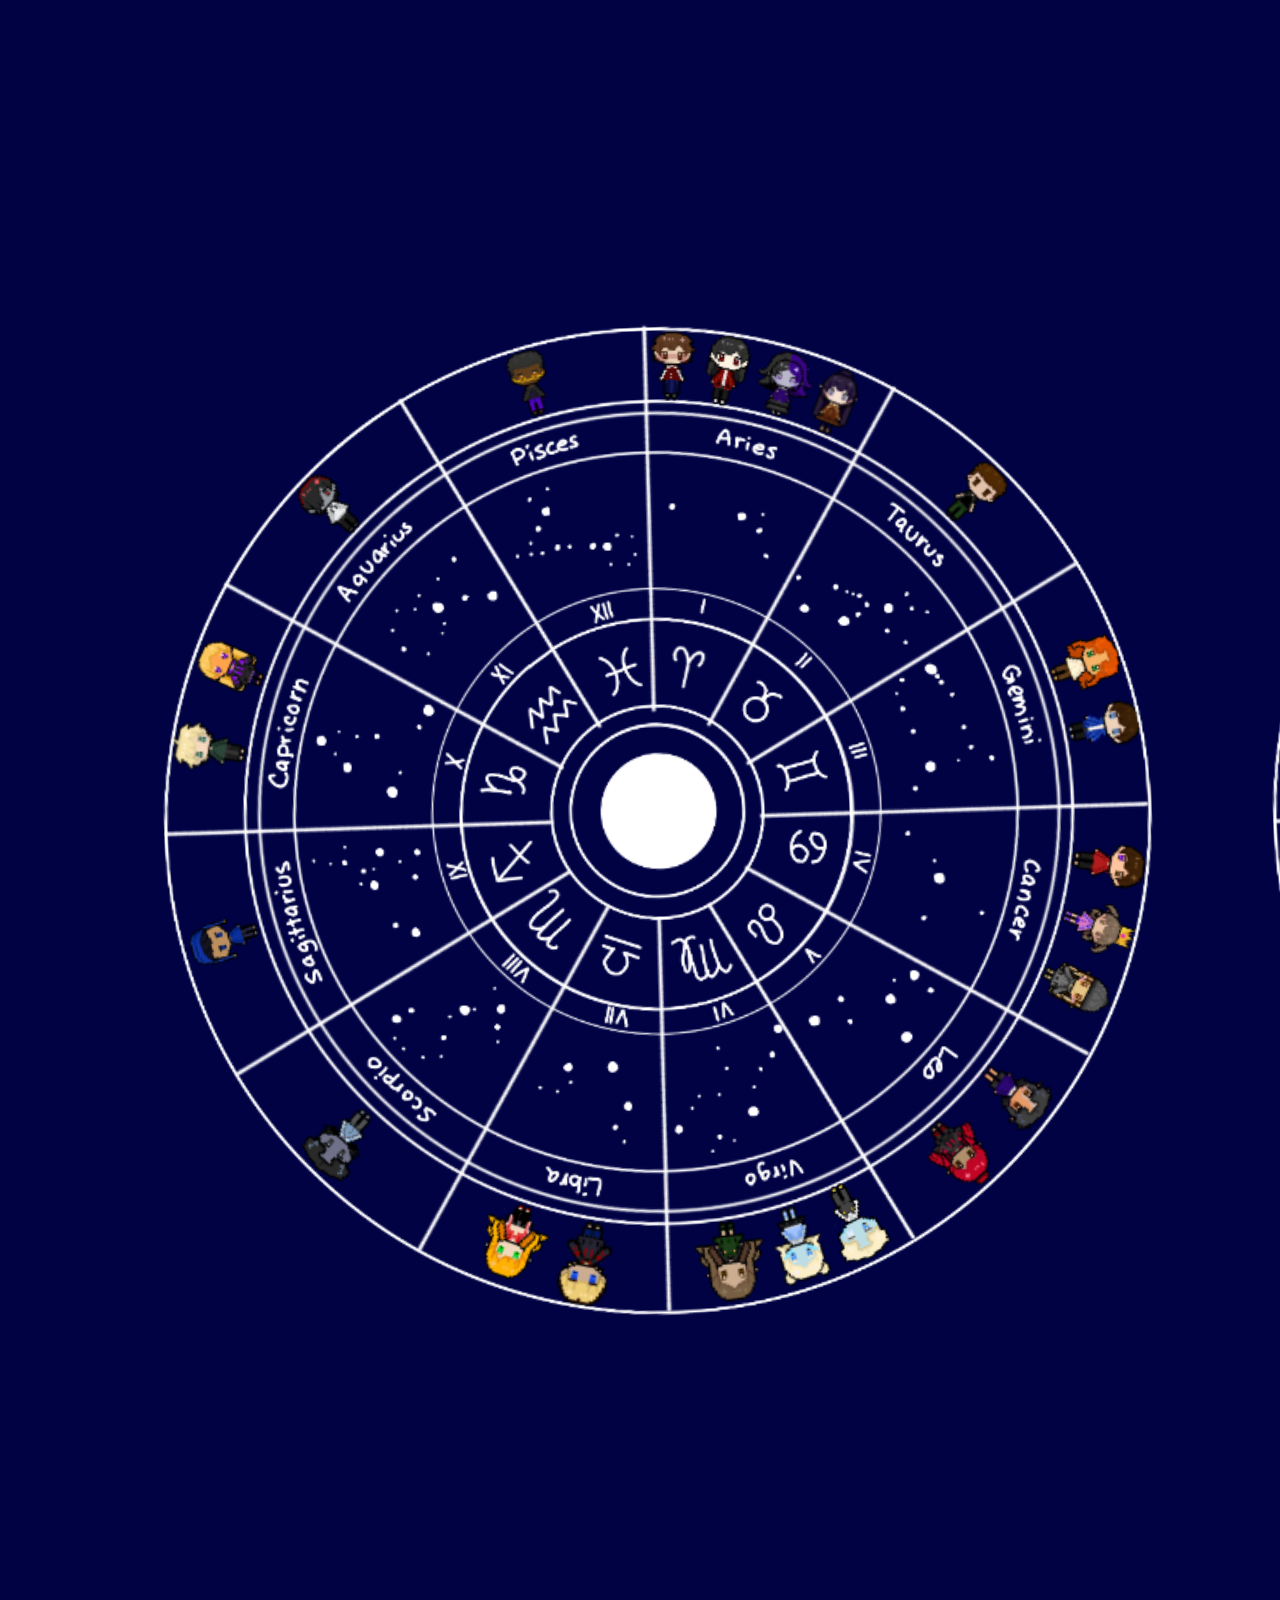
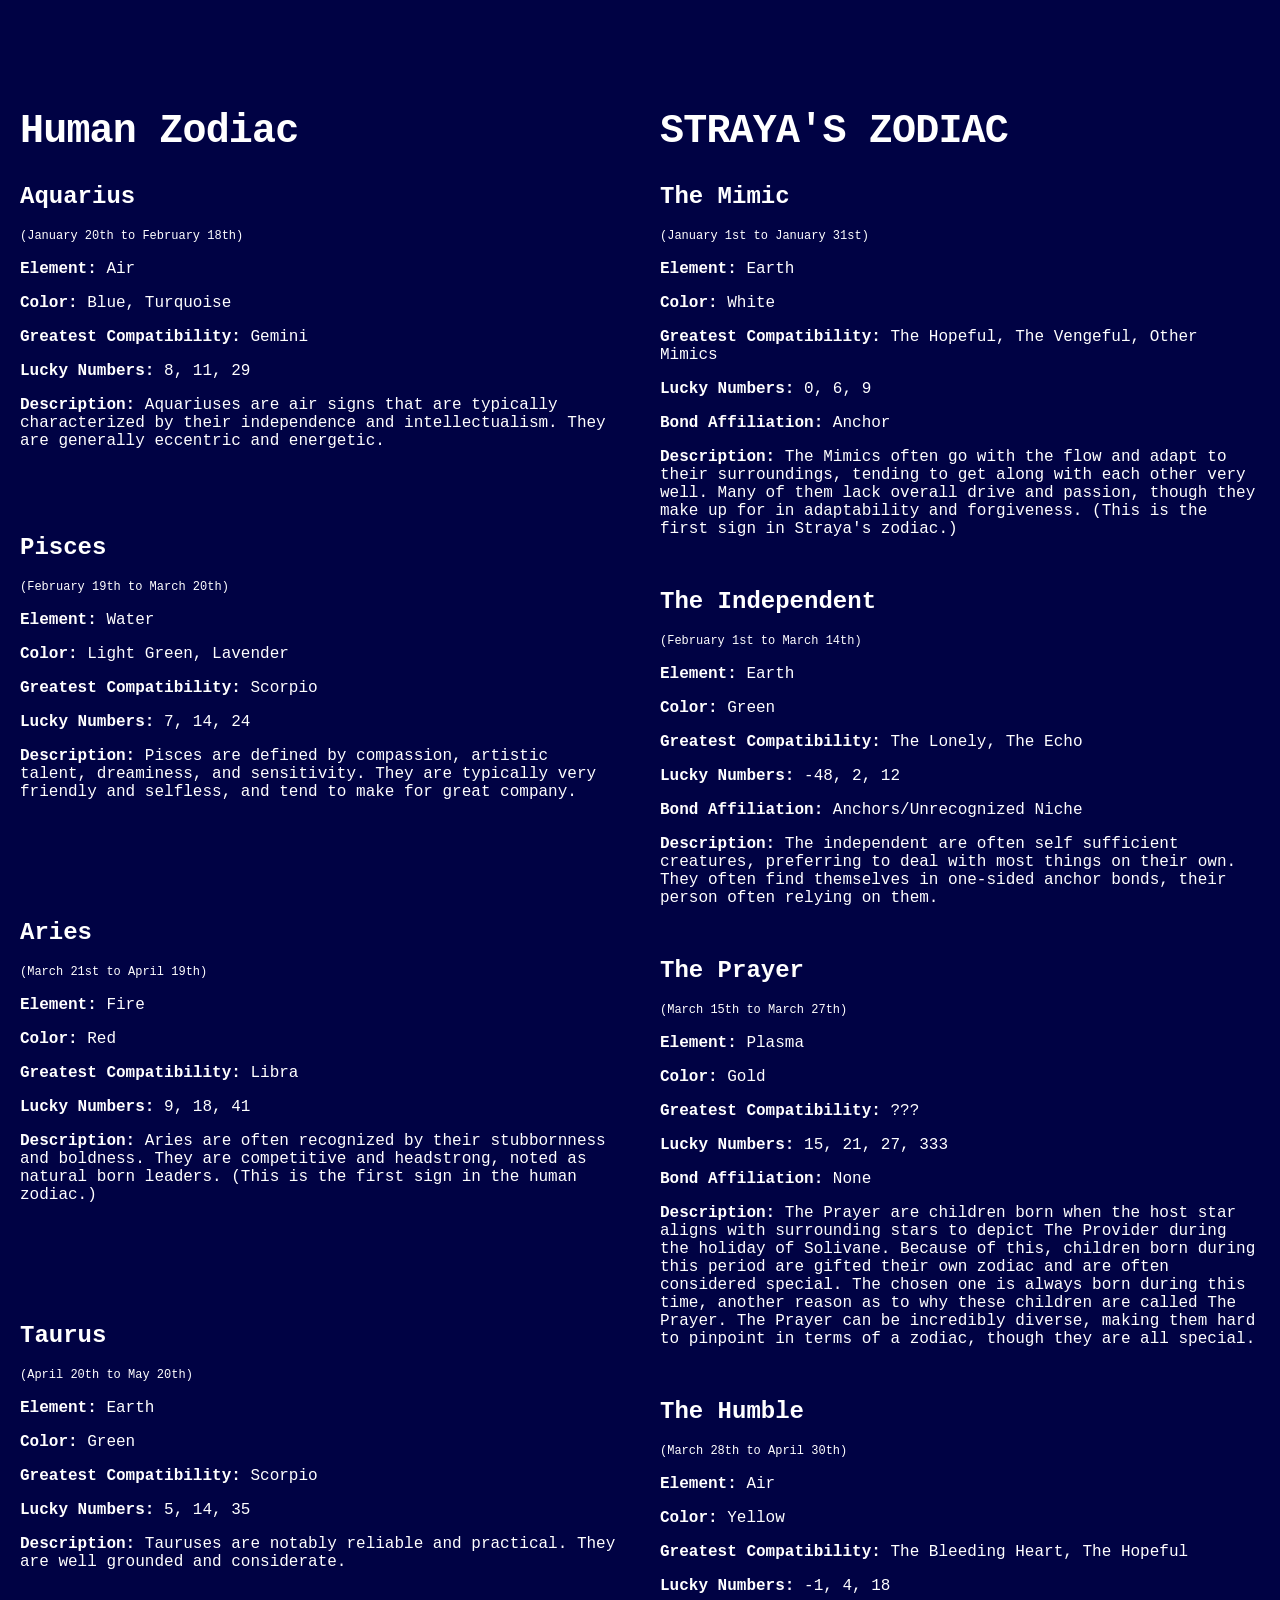
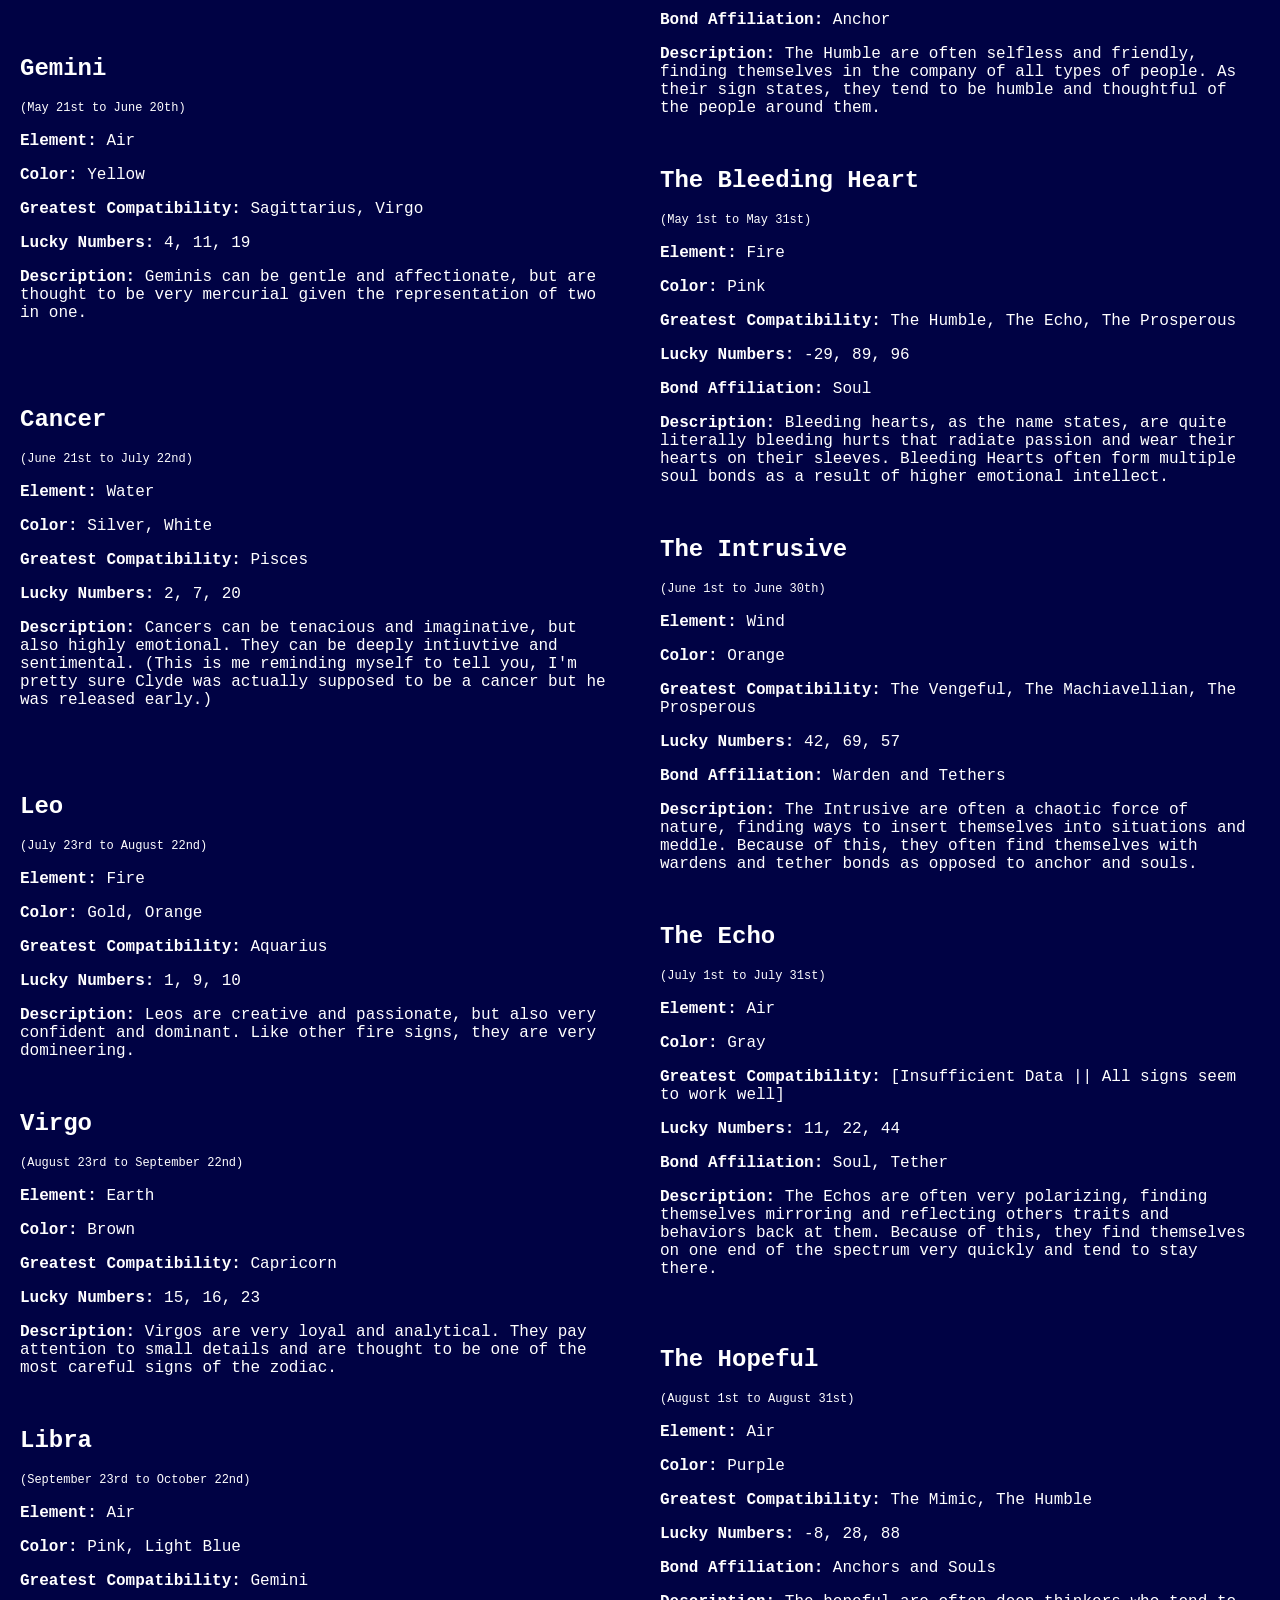
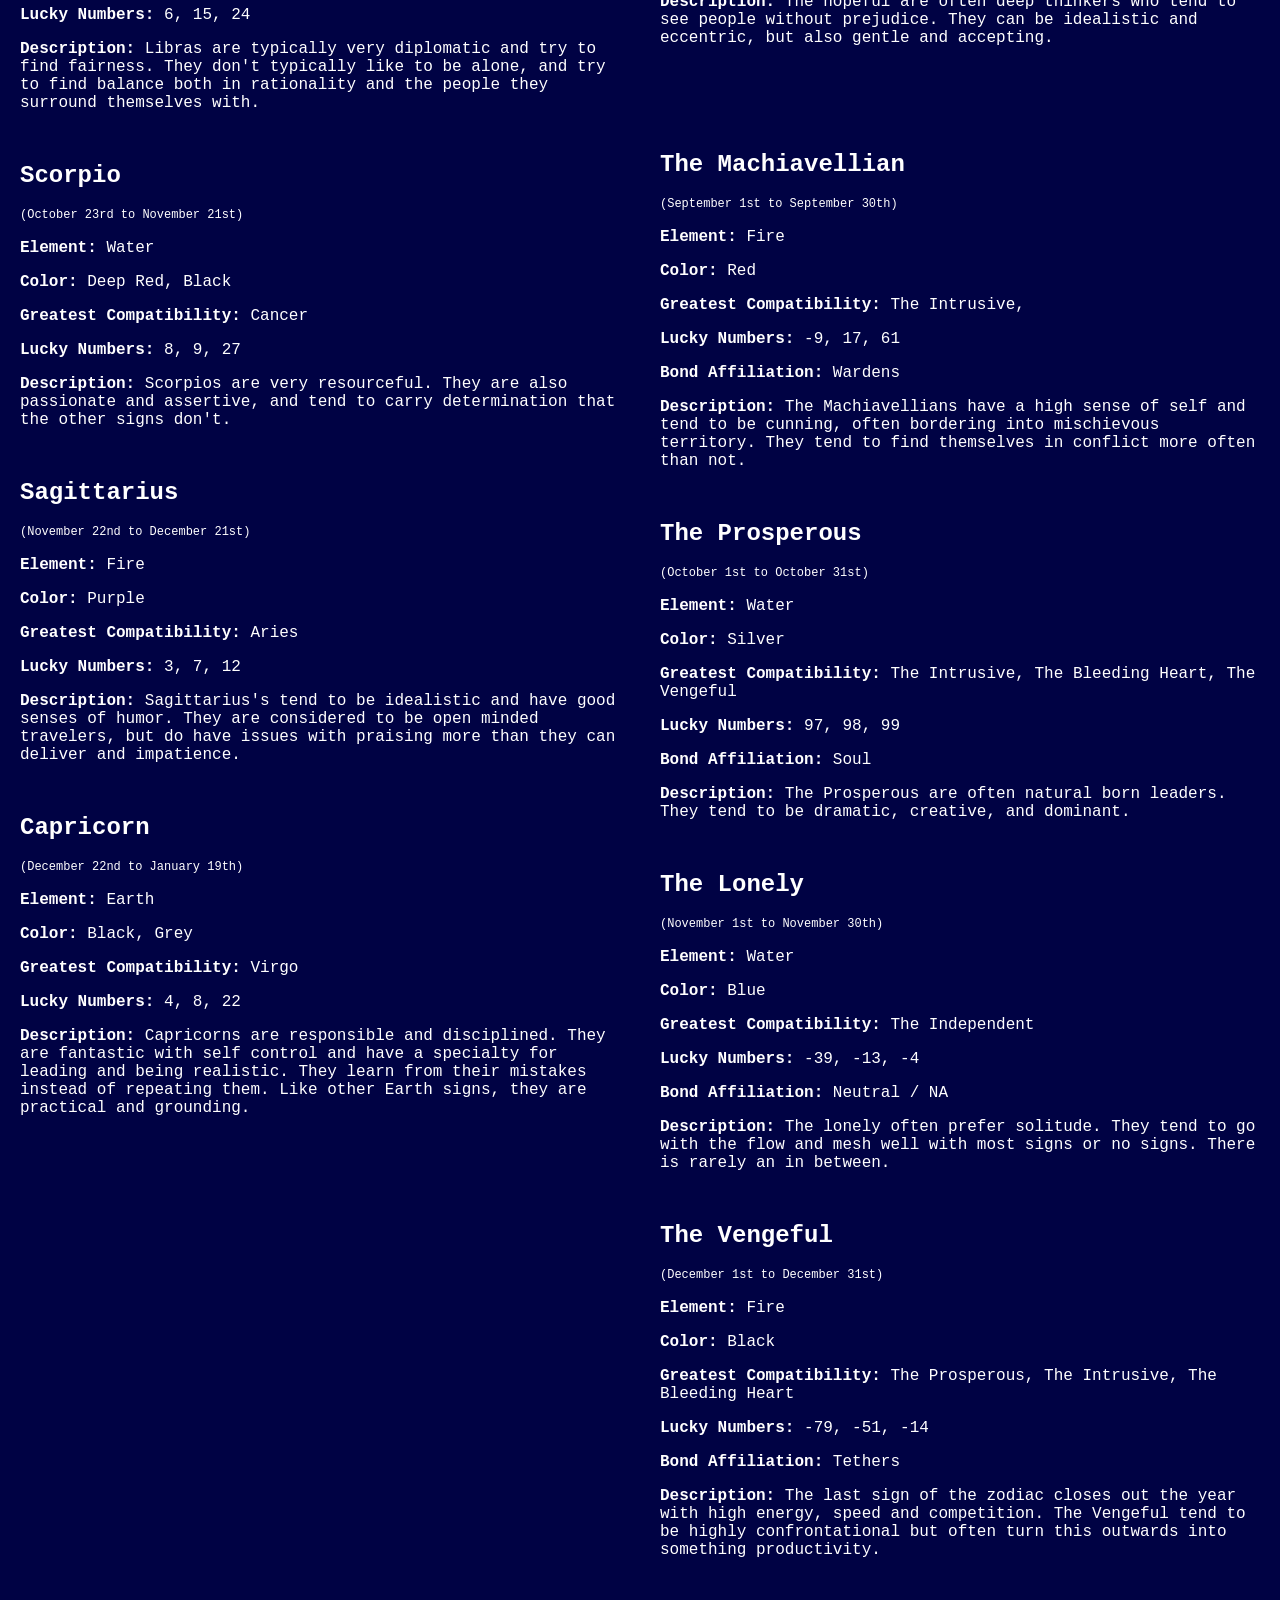
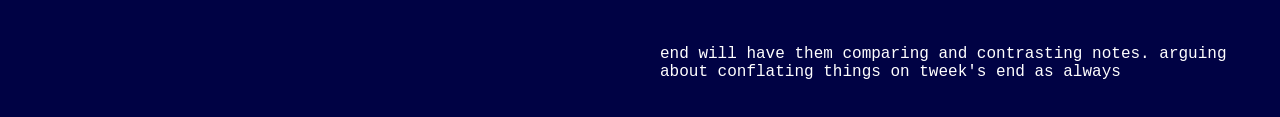
==== compareandcontrast-_o.html @ 4b6d0659 "Update compareandcontrast-_o.html" ====
<!DOCTYPE html>
<html lang="en">
<head>
    <meta charset="UTF-8">
    <meta name="viewport" content="width=device-width, initial-scale=1.0">
    <title>TWEEK AND CRAIG'S ZODIAC CHART.</title>
   
</head>
  <style>

      body {
    margin: 20px;
    font-family: 'courier new', sans-serif;
    background: #000244;
    color: white;
    text-align: left;
}

h1 {
  font-size: 2.5rem;         /* Sets font size (relative to root size) */
  font-weight: 700;          /* Makes the text bold */
  color: #ffffff;            /* Sets text color */
  line-height: 1.2;          /* Adjusts line height for readability */
  letter-spacing: -0.02em;   /* Slightly tightens letter spacing */
  margin: 20px  
text-align: center;
}



#modal {
    position: fixed;
    top: 0;
    left: 0;
    width: 100%;
    height: 100%;
    background: rgba(0,0,0,0.6);
    display: none;
    justify-content: center;
    align-items: center;
    z-index: 1000;
}

#modal.show {
    display: flex;
}

.modal-content {
    background: #e0e0e0;
    border: 3px solid #4a90e2;
    width: 350px;
    text-align: center;
    font-family: 'courier', Tahoma, Geneva, Verdana, sans-serif;
    position: relative;
    border-radius: 1px;
    color: black;
}

.popup-header {
    background-color: #4a90e2;
    color: white;
    padding: 10px 20px;
    font-weight: bold;
    display: flex;
    justify-content: space-between;
    align-items: center;
    border-bottom: 2px solid #000;
    border-radius: 2px 2px 0 0;
}

.modal-content p {
    margin: 20px 0;
}

.modal-content button {
    margin: 10px 5px 15px 5px;
    padding: 5px 12px;
    background: #c0c0c0;
    border: 1px solid #000;
    font-family: 'courier', Tahoma, Geneva, Verdana, sans-serif;
    cursor: pointer;
    font-weight: bold;
}
      
.grid-container {
  display: grid;
  grid-template-columns: 1fr 1fr; /* Creates two equal columns */
  gap: 40px;                      /* Adds space between columns */
}
 .font-big {
     font-size: 1.5rem;  
}

.font-small {
     font-size: 0.75rem;  
}      
    
  </style>
<body>
<p align="center"><img src="zodiac.png" alt="zodiac" width="2360" height="1640">
  <div class="grid-container">
  <div class="column-left"><h1>Human Zodiac</h1>
      <p><b><span class="font-big">Aquarius </span></b></p>

<p><span class="font-small">(January 20th to February 18th)</span></p>

<p><strong>Element:</strong> Air</p>

<p><strong>Color:</strong> Blue, Turquoise</p>

<p><strong>Greatest Compatibility:</strong> Gemini</p>

<p><strong>Lucky Numbers:</strong> 8, 11, 29</p>

<p><strong>Description:</strong> Aquariuses are air signs that are typically characterized by their independence and intellectualism. They are generally eccentric and energetic. </p>

<p> </p>
      <p> </p>

<p><b><span class="font-big">Pisces</span></b></p>

<p><span class="font-small">(February 19th to March 20th)</span></p>

<p><strong>Element:</strong> Water </p>

<p><strong>Color:</strong> Light Green, Lavender </p>

<p><strong>Greatest Compatibility: </strong>Scorpio</p>

<p><strong>Lucky Numbers:</strong> 7, 14, 24</p>

<p><strong>Description:</strong> Pisces are defined by compassion, artistic talent, dreaminess, and sensitivity. They are typically very friendly and selfless, and tend to make for great company.</p>

<p> </p>
       <p> </p>
       <p> </p>

<p><b><span class="font-big">Aries</span></b></p>

<p><span class="font-small">(March 21st to April 19th)</span></p>

<p><strong>Element:</strong> Fire </p>

<p><strong>Color:</strong> Red</p>

<p><strong>Greatest Compatibility:</strong> Libra</p>

<p><strong>Lucky Numbers:</strong> 9, 18, 41</p>

<p><strong>Description:</strong> Aries are often recognized by their stubbornness and boldness. They are competitive and headstrong, noted as natural born leaders. (This is the first sign in the human zodiac.)</p>

<p> </p>
       <p> </p>
      <p> </p>

<p><b><span class="font-big">Taurus</span></b></p>

<p><span class="font-small">(April 20th to May 20th)</span></p>

<p><strong>Element:</strong> Earth</p>

<p><strong>Color:</strong> Green</p>

<p><strong>Greatest Compatibility:</strong> Scorpio</p>

<p><strong>Lucky Numbers:</strong> 5, 14, 35</p>

<p><strong>Description:</strong> Tauruses are notably reliable and practical. They are well grounded and considerate. </p>

<p> </p>
 <p> </p>
<p><b><span class="font-big">Gemini</span></b></p>

<p><span class="font-small">(May 21st to June 20th)</span></p>

<p><strong>Element:</strong> Air</p>

<p><strong>Color:</strong> Yellow</p>

<p><strong>Greatest Compatibility:</strong> Sagittarius, Virgo</p>

<p><strong>Lucky Numbers:</strong> 4, 11, 19</p>

<p><strong>Description:</strong> Geminis can be gentle and affectionate, but are thought to be very mercurial given the representation of two in one. </p>

<p> </p>
       <p> </p>

<p><b><span class="font-big">Cancer</span></b></p>

<p><span class="font-small">(June 21st to July 22nd)</span></p>

<p><strong>Element:</strong> Water </p>

<p><strong>Color:</strong> Silver, White</p>

<p><strong>Greatest Compatibility:</strong> Pisces</p>

<p><strong>Lucky Numbers:</strong> 2, 7, 20</p>

<p><strong>Description:</strong> Cancers can be tenacious and imaginative, but also highly emotional. They can be deeply intiuvtive and sentimental. (This is me reminding myself to tell you, I'm pretty sure Clyde was actually supposed to be a cancer but he was released early.) </p>

<p> </p>
       <p> </p>

<p><b><span class="font-big">Leo</span></b></p>

<p><span class="font-small">(July 23rd to August 22nd)</span></p>

<p><strong>Element:</strong> Fire </p>

<p><strong>Color:</strong> Gold, Orange</p>

<p><strong>Greatest Compatibility:</strong> Aquarius</p>

<p><strong>Lucky Numbers:</strong> 1, 9, 10</p>

<p><strong>Description:</strong> Leos are creative and passionate, but also very confident and dominant. Like other fire signs, they are very domineering. </p>

<p> </p>

<p><b><span class="font-big">Virgo</span></b></p>

<p><span class="font-small">(August 23rd to September 22nd)</span></p>

<p><strong>Element:</strong> Earth</p>

<p><strong>Color:</strong> Brown</p>

<p><strong>Greatest Compatibility:</strong> Capricorn</p>

<p><strong>Lucky Numbers:</strong> 15, 16, 23</p>

<p><strong>Description:</strong> Virgos are very loyal and analytical. They pay attention to small details and are thought to be one of the most careful signs of the zodiac. </p>

<p> </p>

<p><b><span class="font-big">Libra</span></b></p>

<p><span class="font-small">(September 23rd to October 22nd)</span></p>

<p><strong>Element:</strong> Air</p>

<p><strong>Color:</strong> Pink, Light Blue</p>

<p><strong>Greatest Compatibility:</strong> Gemini</p>

<p><strong>Lucky Numbers:</strong> 6, 15, 24</p>

<p><strong>Description:</strong> Libras are typically very diplomatic and try to find fairness. They don't typically like to be alone, and try to find balance both in rationality and the people they surround themselves with. </p>

<p> </p>

<p><b><span class="font-big">Scorpio</span></b></p>

<p><span class="font-small">(October 23rd to November 21st)</span></p>

<p><strong>Element:</strong> Water </p>

<p><strong>Color:</strong> Deep Red, Black</p>

<p><strong>Greatest Compatibility:</strong> Cancer</p>

<p><strong>Lucky Numbers:</strong> 8, 9, 27</p>

<p><strong>Description:</strong> Scorpios are very resourceful. They are also passionate and assertive, and tend to carry determination that the other signs don't. </p>

<p> </p>

<p><b><span class="font-big">Sagittarius</span></b></p>

<p><span class="font-small">(November 22nd to December 21st)</span></p>

<p><strong>Element:</strong> Fire </p>

<p><strong>Color:</strong> Purple</p>

<p><strong>Greatest Compatibility:</strong> Aries</p>

<p><strong>Lucky Numbers:</strong> 3, 7, 12</p>

<p><strong>Description:</strong> Sagittarius's tend to be idealistic and have good senses of humor. They are considered to be open minded travelers, but do have issues with praising more than they can deliver and impatience. </p>

<p> </p>

<p><b><span class="font-big">Capricorn</span></b></p>

<p><span class="font-small">(December 22nd to January 19th)</span></p>

<p><strong>Element:</strong> Earth</p>

<p><strong>Color:</strong> Black, Grey </p>

<p><strong>Greatest Compatibility:</strong> Virgo</p>

<p><strong>Lucky Numbers:</strong> 4, 8, 22</p>

<p><strong>Description:</strong> Capricorns are responsible and disciplined. They are fantastic with self control and have a specialty for leading and being realistic. They learn from their mistakes instead of repeating them. Like other Earth signs, they are practical and grounding. </p>
  <p></p>
 <p></p>
  
  </div>




      
  <div class="column-right"><h1>STRAYA'S ZODIAC</h1>
     <p><b><span class="font-big">The Mimic </span></b></p>

<p><b></b><span class="font-small">(January 1st to January 31st)</span></p>

<p><strong>Element:</strong> Earth</p>

<p><strong>Color:</strong> White</p>

<p><strong>Greatest Compatibility:</strong> The Hopeful, The Vengeful, Other Mimics</p>

<p><strong>Lucky Numbers:</strong> 0, 6, 9</p>

<p><strong>Bond Affiliation:</strong> Anchor </p>

<p><strong>Description:</strong> The Mimics often go with the flow and adapt to their surroundings, tending to get along with each other very well. Many of them lack overall drive and passion, though they make up for in adaptability and forgiveness. (This is the first sign in Straya's zodiac.) </p>

<p> </p>

<p><b><span class="font-big">The Independent </span></b></p>

<p><span class="font-small">(February 1st to March 14th)</span></p>

<p><strong>Element:</strong> Earth </p>

<p><strong>Color:</strong> Green </p>

<p><strong>Greatest Compatibility:</strong> The Lonely, The Echo</p>

<p><strong>Lucky Numbers:</strong> -48, 2, 12</p>

<p><strong>Bond Affiliation:</strong> Anchors/Unrecognized Niche </p>

<p><strong>Description:</strong> The independent are often self sufficient creatures, preferring to deal with most things on their own. They often find themselves in one-sided anchor bonds, their person often relying on them. </p>

<p> </p>

<p><b><span class="font-big">The Prayer  </span></b></p>

<p><span class="font-small">(March 15th to March 27th)</span></p>

<p><strong>Element:</strong> Plasma </p>

<p><strong>Color:</strong> Gold </p>

<p><strong>Greatest Compatibility:</strong> ???</p>

<p><strong>Lucky Numbers:</strong> 15, 21, 27, 333</p>

<p><strong>Bond Affiliation:</strong> None </p>

<p><strong>Description:</strong> The Prayer are children born when the host star aligns with surrounding stars to depict The Provider during the holiday of Solivane. Because of this, children born during this period are gifted their own zodiac and are often considered special. The chosen one is always born during this time, another reason as to why these children are called The Prayer. The Prayer can be incredibly diverse, making them hard to pinpoint in terms of a zodiac, though they are all special.</p>

<p> </p>

<p><b><span class="font-big">The Humble </span></b></p>

<p><span class="font-small">(March 28th to April 30th)</span></p>

<p><strong>Element:</strong> Air</p>

<p><strong>Color:</strong> Yellow </p>

<p><strong>Greatest Compatibility:</strong> The Bleeding Heart, The Hopeful </p>

<p><strong>Lucky Numbers:</strong> -1, 4, 18</p>

<p><strong>Bond Affiliation:</strong> Anchor</p>

<p><strong>Description:</strong> The Humble are often selfless and friendly, finding themselves in the company of all types of people. As their sign states, they tend to be humble and thoughtful of the people around them. </p>

<p> </p>

<p><b><span class="font-big">The Bleeding Heart</span></b></p>

<p><span class="font-small">(May 1st to May 31st)</span></p>

<p><strong>Element:</strong> Fire</p>

<p><strong>Color:</strong> Pink </p>

<p><strong>Greatest Compatibility:</strong> The Humble, The Echo, The Prosperous</p>

<p><strong>Lucky Numbers:</strong> -29, 89, 96</p>

<p><strong>Bond Affiliation:</strong> Soul </p>

<p><strong>Description:</strong> Bleeding hearts, as the name states, are quite literally bleeding hurts that radiate passion and wear their hearts on their sleeves. Bleeding Hearts often form multiple soul bonds as a result of higher emotional intellect. </p>

<p> </p>

<p><b><span class="font-big">The Intrusive </span></b></p>

<p><span class="font-small">(June 1st to June 30th)</span></p>

<p><strong>Element:</strong> Wind </p>

<p><strong>Color:</strong> Orange </p>

<p><strong>Greatest Compatibility:</strong> The Vengeful, The Machiavellian, The Prosperous</p>

<p><strong>Lucky Numbers:</strong> 42, 69, 57</p>

<p><strong>Bond Affiliation:</strong> Warden and Tethers</p>

<p><strong>Description:</strong> The Intrusive are often a chaotic force of nature, finding ways to insert themselves into situations and meddle. Because of this, they often find themselves with wardens and tether bonds as opposed to anchor and souls. </p>

<p> </p>

<p><b><span class="font-big">The Echo </span></b></p>

<p><span class="font-small">(July 1st to July 31st)</span></p>

<p><strong>Element:</strong> Air</p>

<p><strong>Color:</strong> Gray </p>

<p><strong>Greatest Compatibility:</strong> [Insufficient Data || All signs seem to work well]</p>

<p><strong>Lucky Numbers:</strong> 11, 22, 44</p>

<p><strong>Bond Affiliation:</strong> Soul, Tether </p>

<p><strong>Description:</strong> The Echos are often very polarizing, finding themselves mirroring and reflecting others traits and behaviors back at them. Because of this, they find themselves on one end of the spectrum very quickly and tend to stay there. </p>

<p><br />
<br />
</p>

<p><b><span class="font-big">The Hopeful</span></b></p>

<p><span class="font-small">(August 1st to August 31st)</span></p>

<p><strong>Element:</strong> Air </p>

<p><strong>Color:</strong> Purple </p>

<p><strong>Greatest Compatibility:</strong> The Mimic, The Humble</p>

<p><strong>Lucky Numbers:</strong> -8, 28, 88</p>

<p><strong>Bond Affiliation:</strong> Anchors and Souls </p>

<p><strong>Description:</strong> The hopeful are often deep thinkers who tend to see people without prejudice. They can be idealistic and eccentric, but also gentle and accepting. </p>

<p><br />
<br />
<br />
<br />
</p>

<p><b><span class="font-big">The Machiavellian </span></b></p>

<p><span class="font-small">(September 1st to September 30th)</span></p>

<p><strong>Element:</strong> Fire</p>

<p><strong>Color:</strong> Red</p>

<p><strong>Greatest Compatibility:</strong> The Intrusive, </p>

<p><strong>Lucky Numbers:</strong> -9, 17, 61 </p>

<p><strong>Bond Affiliation:</strong> Wardens</p>

<p><strong>Description:</strong> The Machiavellians have a high sense of self and tend to be cunning, often bordering into mischievous territory. They tend to find themselves in conflict more often than not. </p>

<p> </p>

<p><b><span class="font-big">The Prosperous </span></b></p>

<p><span class="font-small">(October 1st to October 31st)</span></p>

<p><strong>Element:</strong> Water</p>

<p><strong>Color:</strong> Silver</p>

<p><strong>Greatest Compatibility:</strong> The Intrusive, The Bleeding Heart, The Vengeful </p>

<p><strong>Lucky Numbers:</strong> 97, 98, 99</p>

<p><strong>Bond Affiliation:</strong> Soul</p>

<p><strong>Description:</strong> The Prosperous are often natural born leaders. They tend to be dramatic, creative, and dominant.   </p>

<p> </p>

<p><b><span class="font-big">The Lonely</span></b></p>

<p><span class="font-small">(November 1st to November 30th)</span></p>

<p><strong>Element:</strong> Water</p>

<p><strong>Color:</strong> Blue</p>

<p><strong>Greatest Compatibility:</strong> The Independent</p>

<p><strong>Lucky Numbers:</strong> -39, -13, -4</p>

<p><strong>Bond Affiliation:</strong> Neutral / NA </p>

<p><strong>Description:</strong> The lonely often prefer solitude. They tend to go with the flow and mesh well with most signs or no signs. There is rarely an in between. </p>

<p> </p>

<p><b><span class="font-big">The Vengeful</span></b></p>

<p><span class="font-small">(December 1st to December 31st)</span></p>

<p><strong>Element:</strong> Fire</p>

<p><strong>Color:</strong> Black</p>

<p><strong>Greatest Compatibility:</strong> The Prosperous, The Intrusive, The Bleeding Heart</p>

<p><strong>Lucky Numbers:</strong> -79, -51, -14 </p>

<p><strong>Bond Affiliation:</strong> Tethers </p>

<p><strong>Description:</strong> The last sign of the zodiac closes out the year with high energy, speed and competition. The Vengeful tend to be highly confrontational but often turn this outwards into something productivity.  </p>

<p><br />
<br />
<br />
</p>
      <p>end will have them comparing and contrasting notes. arguing about conflating things on tweek's end as always</p>
</div></div>
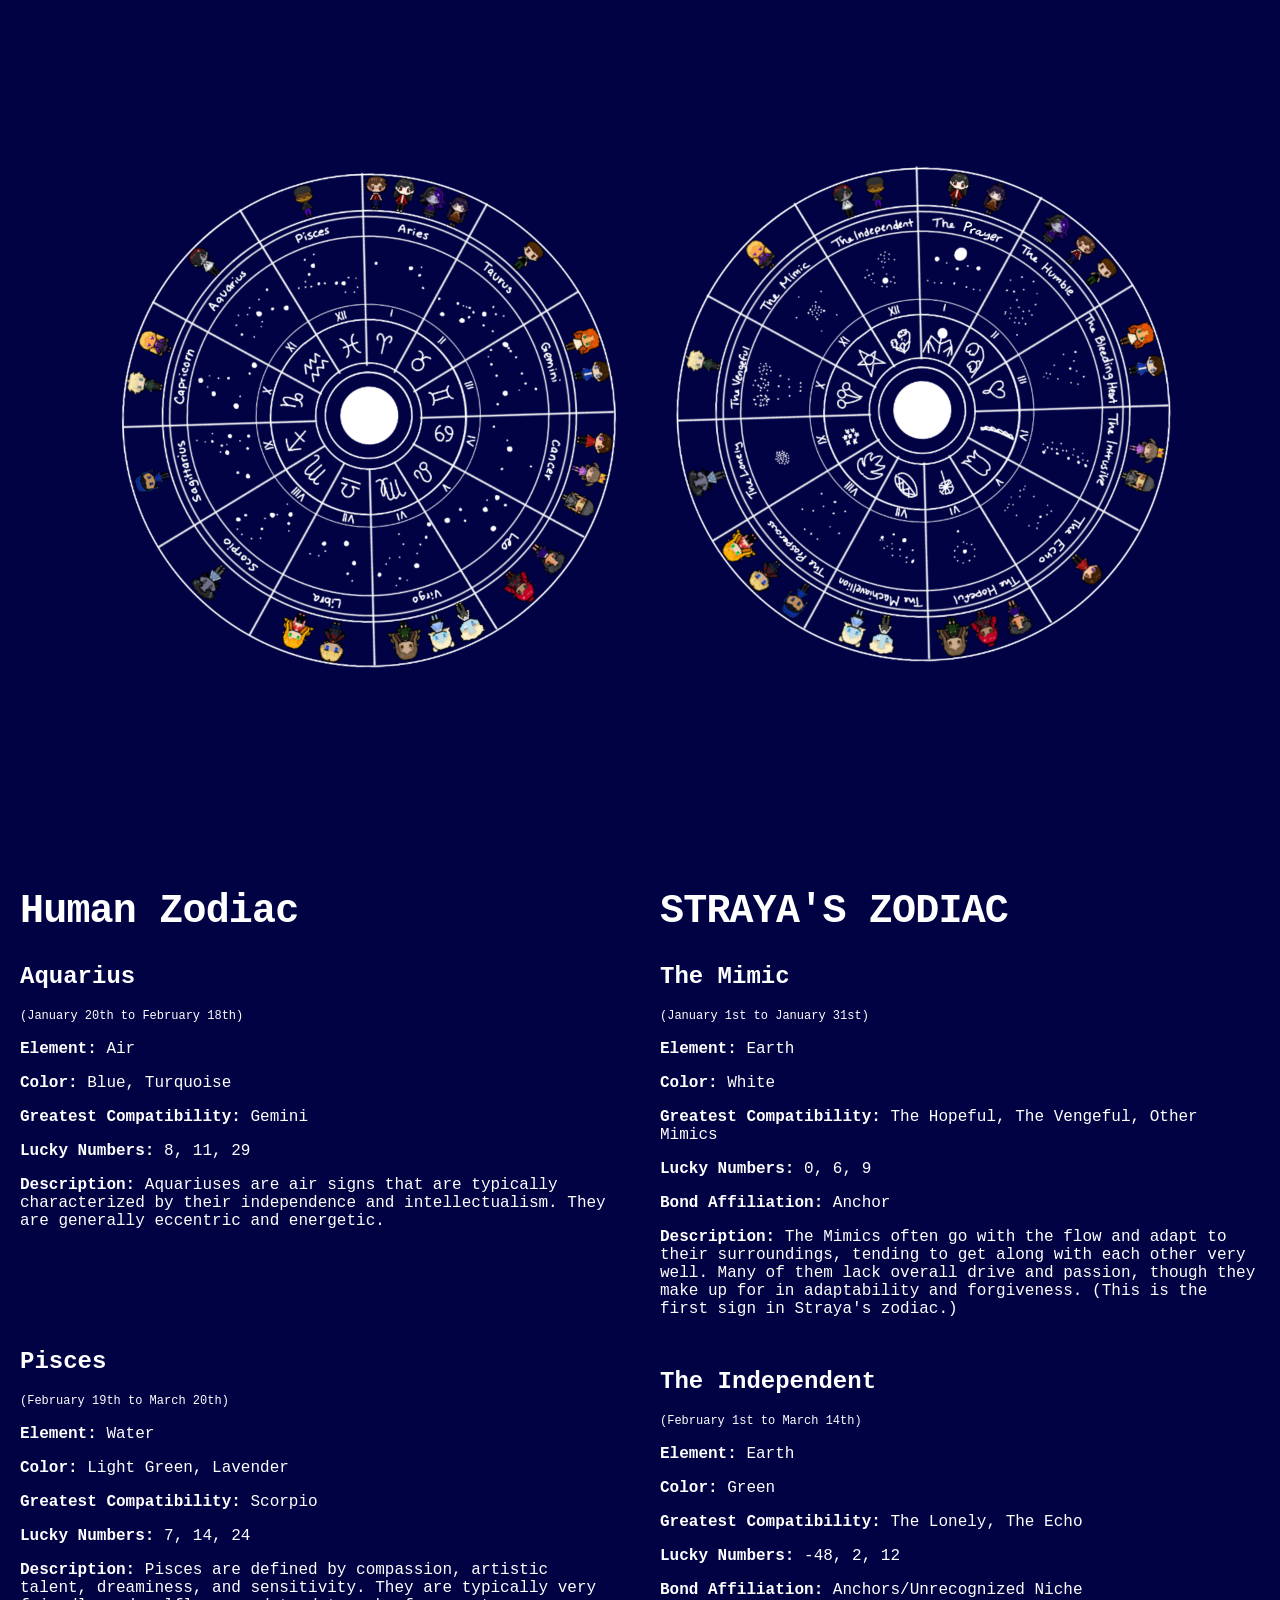
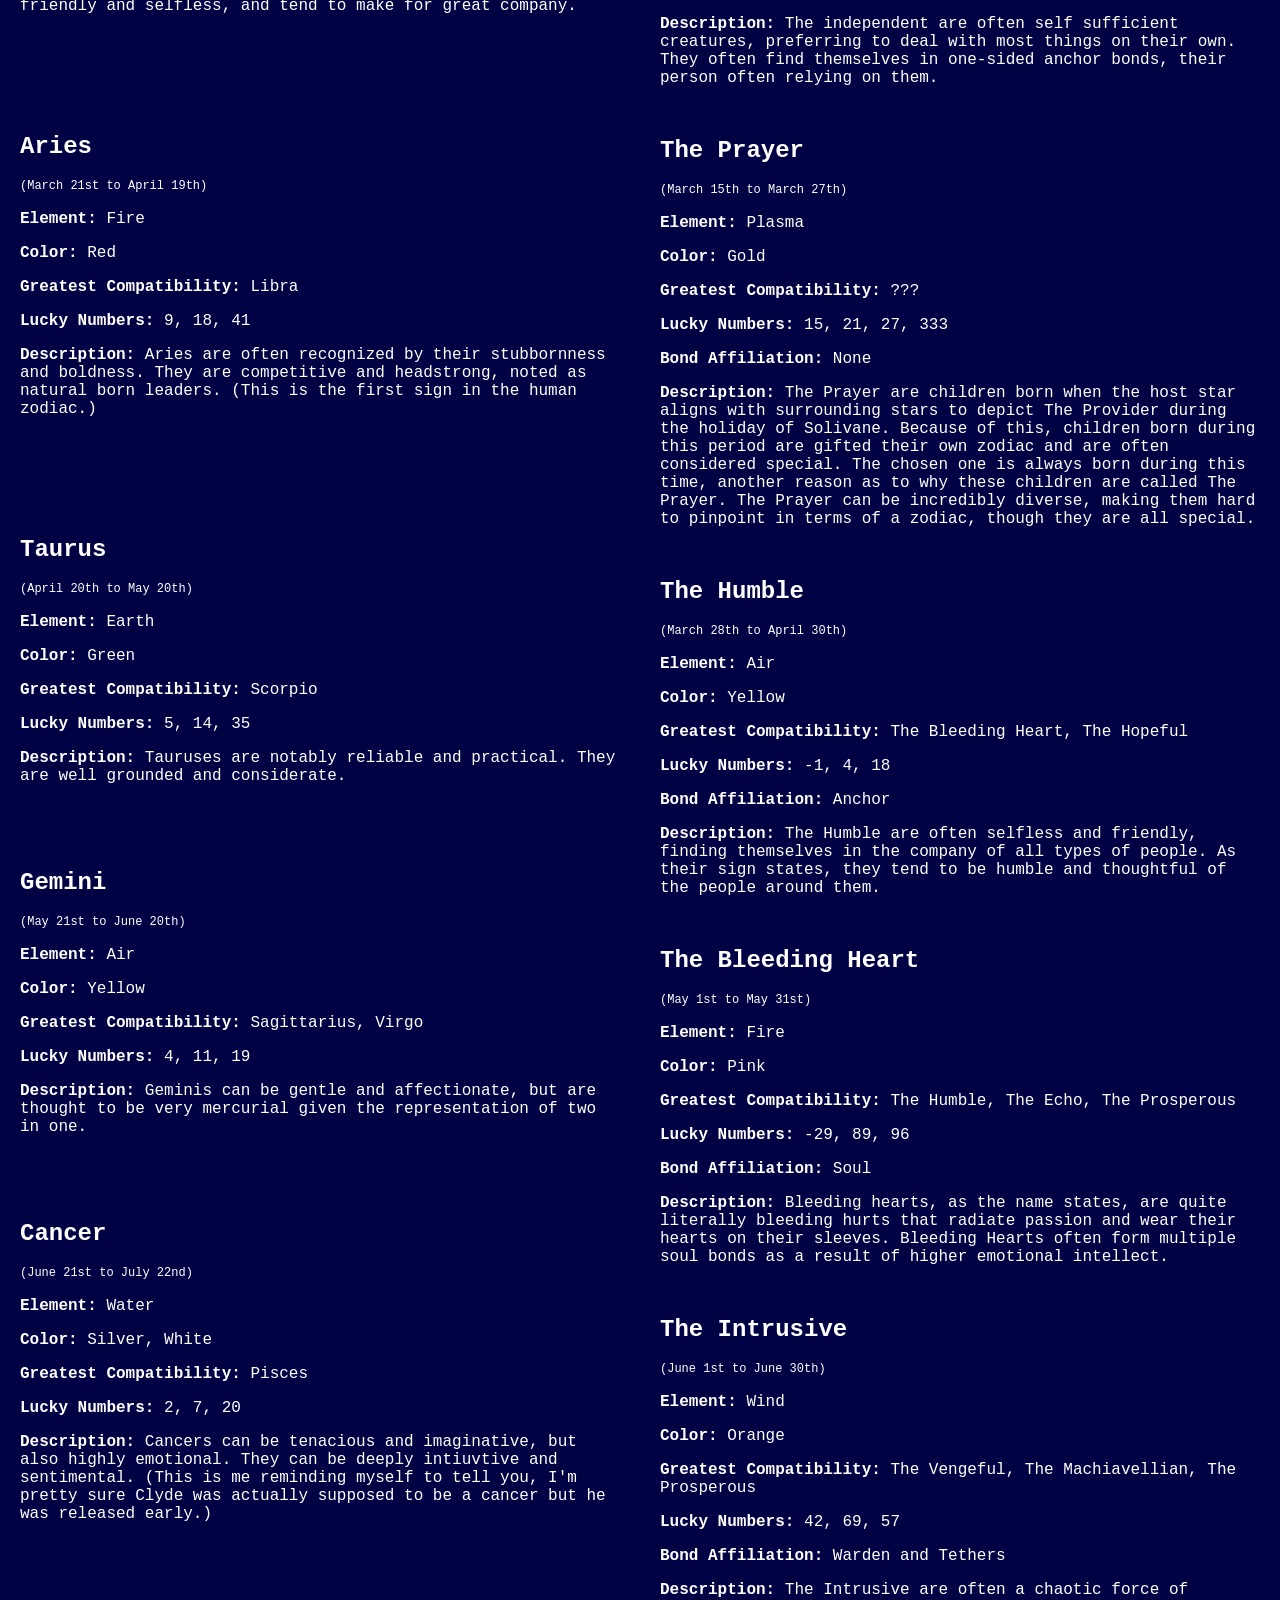
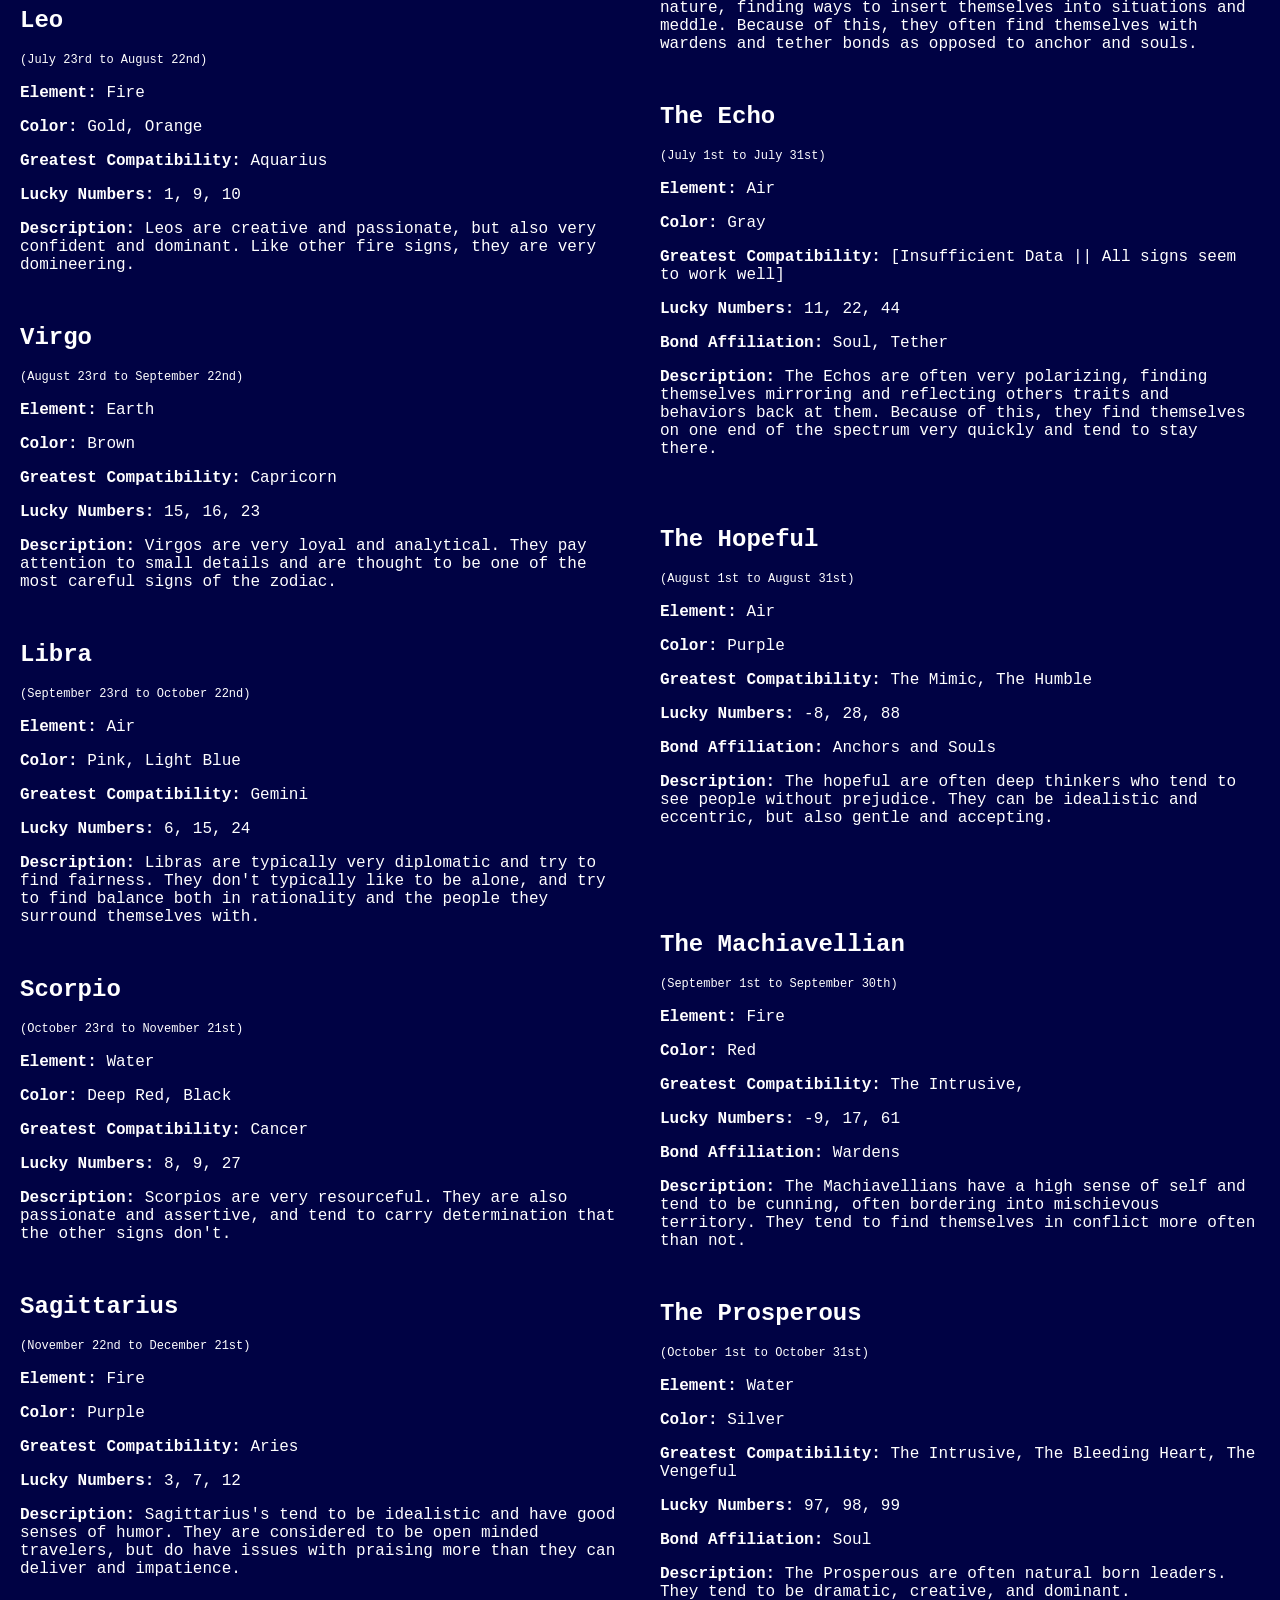
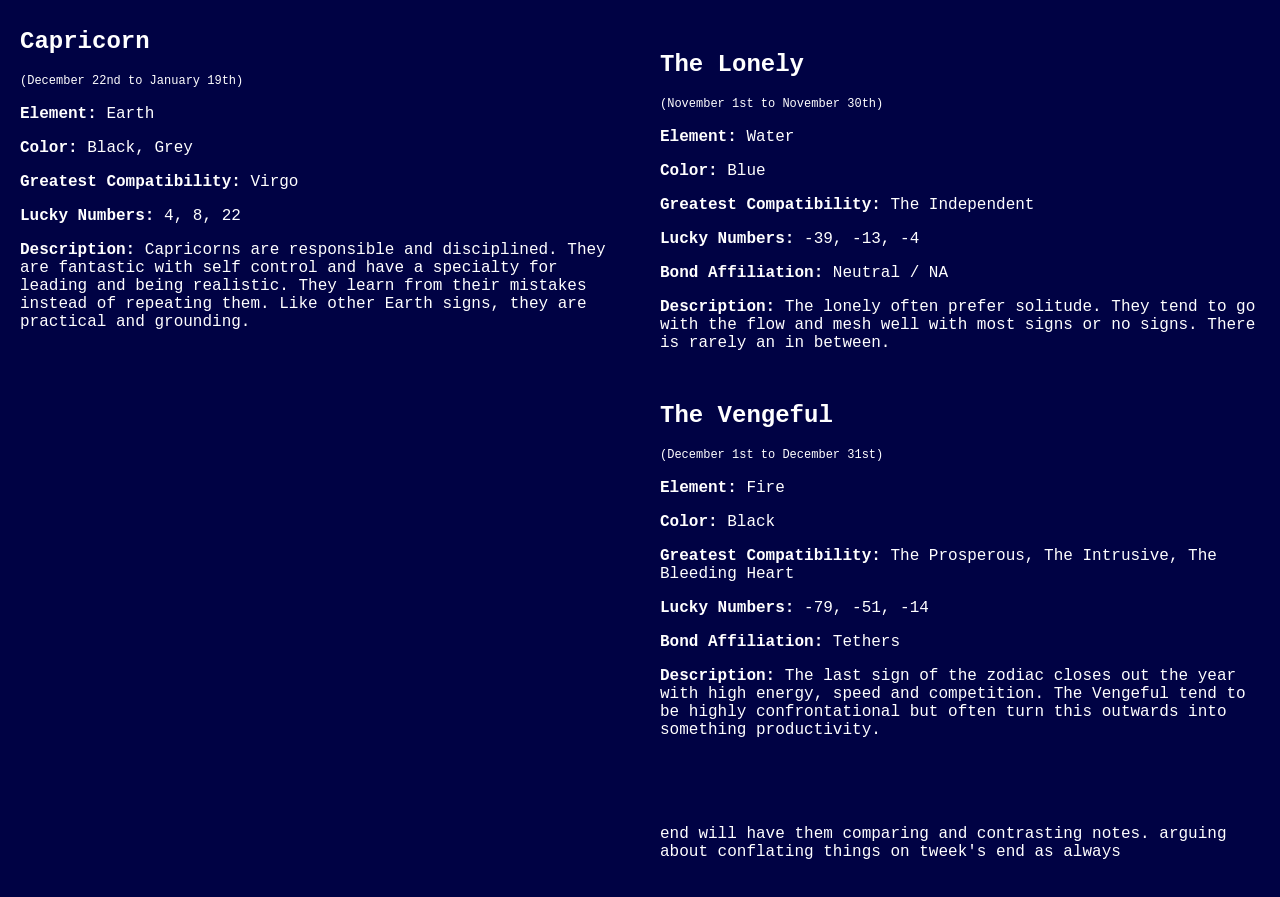
==== commit cfc88ac6: "Update compareandcontrast-_o.html" ====
--- a/compareandcontrast-_o.html
+++ b/compareandcontrast-_o.html
@@ -97,7 +97,7 @@
     
   </style>
 <body>
-<p align="center"><img src="zodiac.png" alt="zodiac" width="2360" height="1640">
+<p align="center"><img src="zodiac.png" alt="zodiac" width="1180" height="820">
   <div class="grid-container">
   <div class="column-left"><h1>Human Zodiac</h1>
       <p><b><span class="font-big">Aquarius </span></b></p>
@@ -115,6 +115,7 @@
 <p><strong>Description:</strong> Aquariuses are air signs that are typically characterized by their independence and intellectualism. They are generally eccentric and energetic. </p>
 
 <p> </p>
+      <p> </p>
       <p> </p>
 
 <p><b><span class="font-big">Pisces</span></b></p>
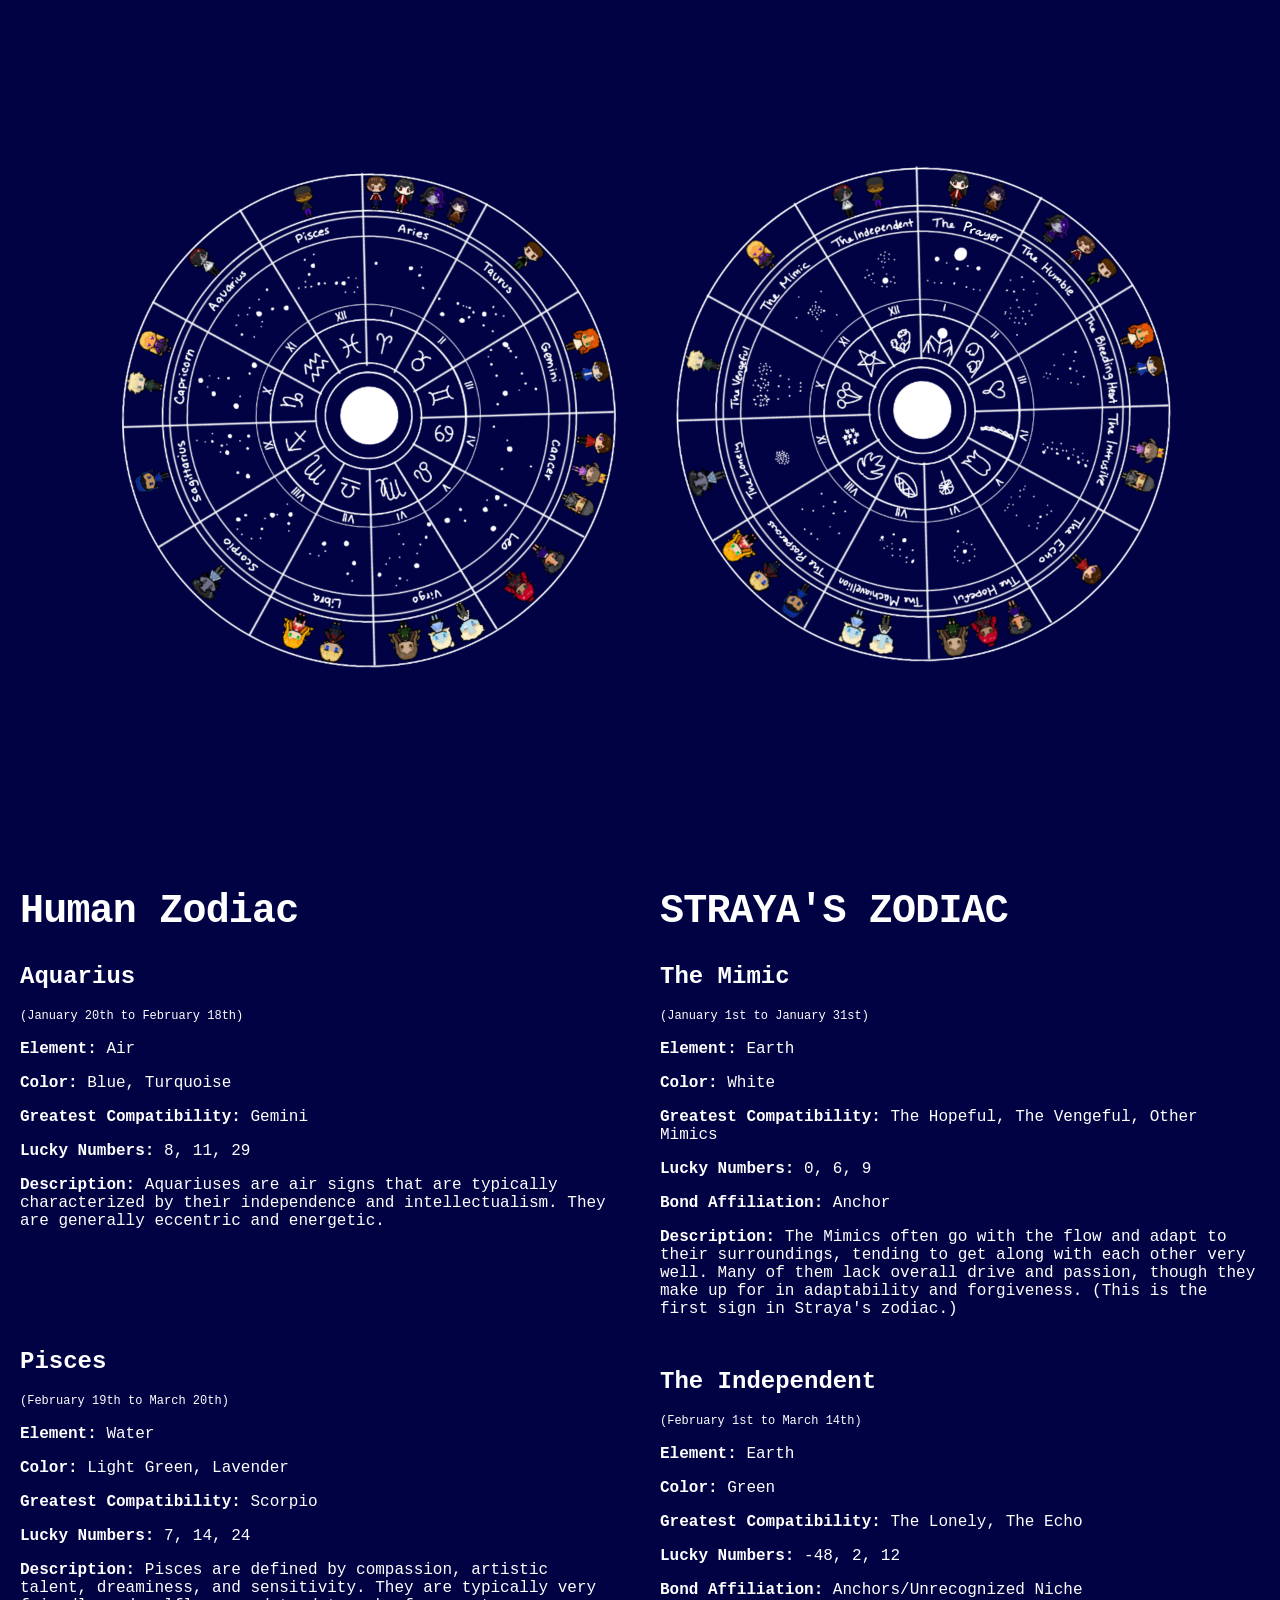
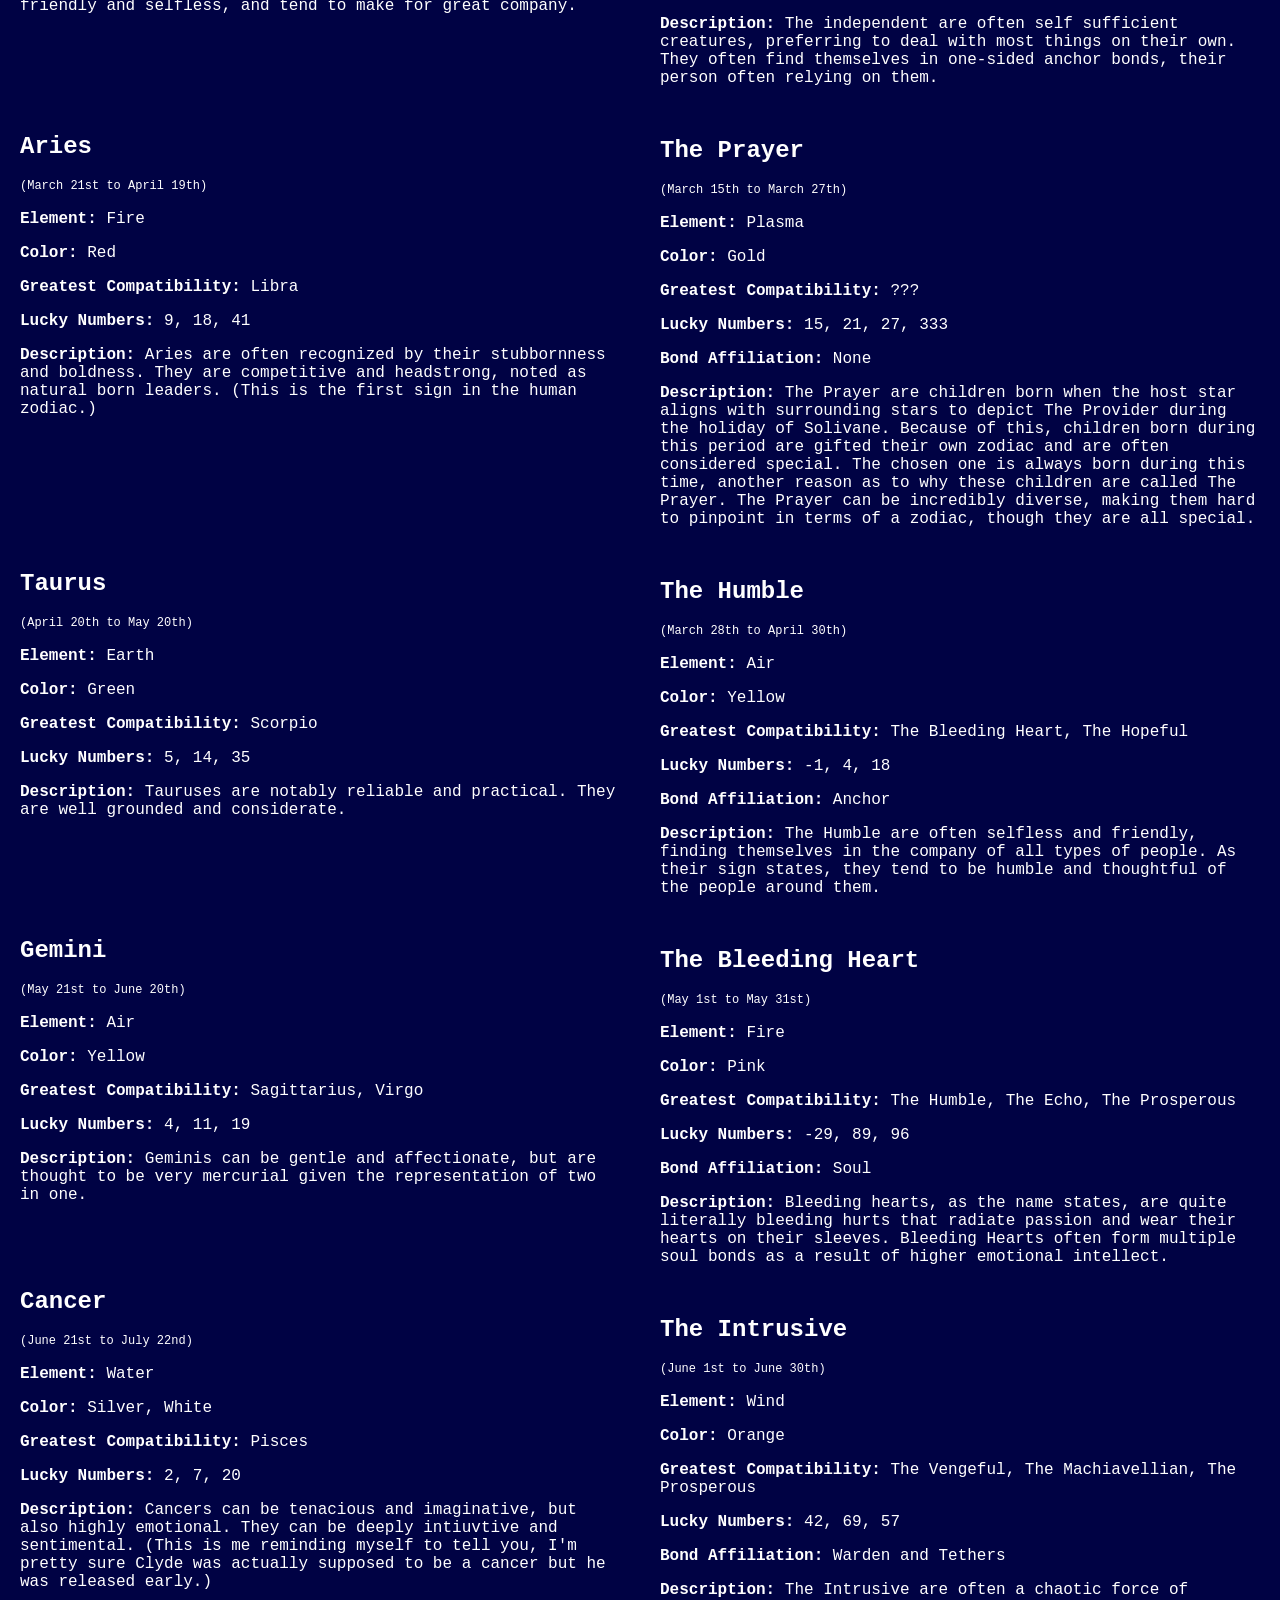
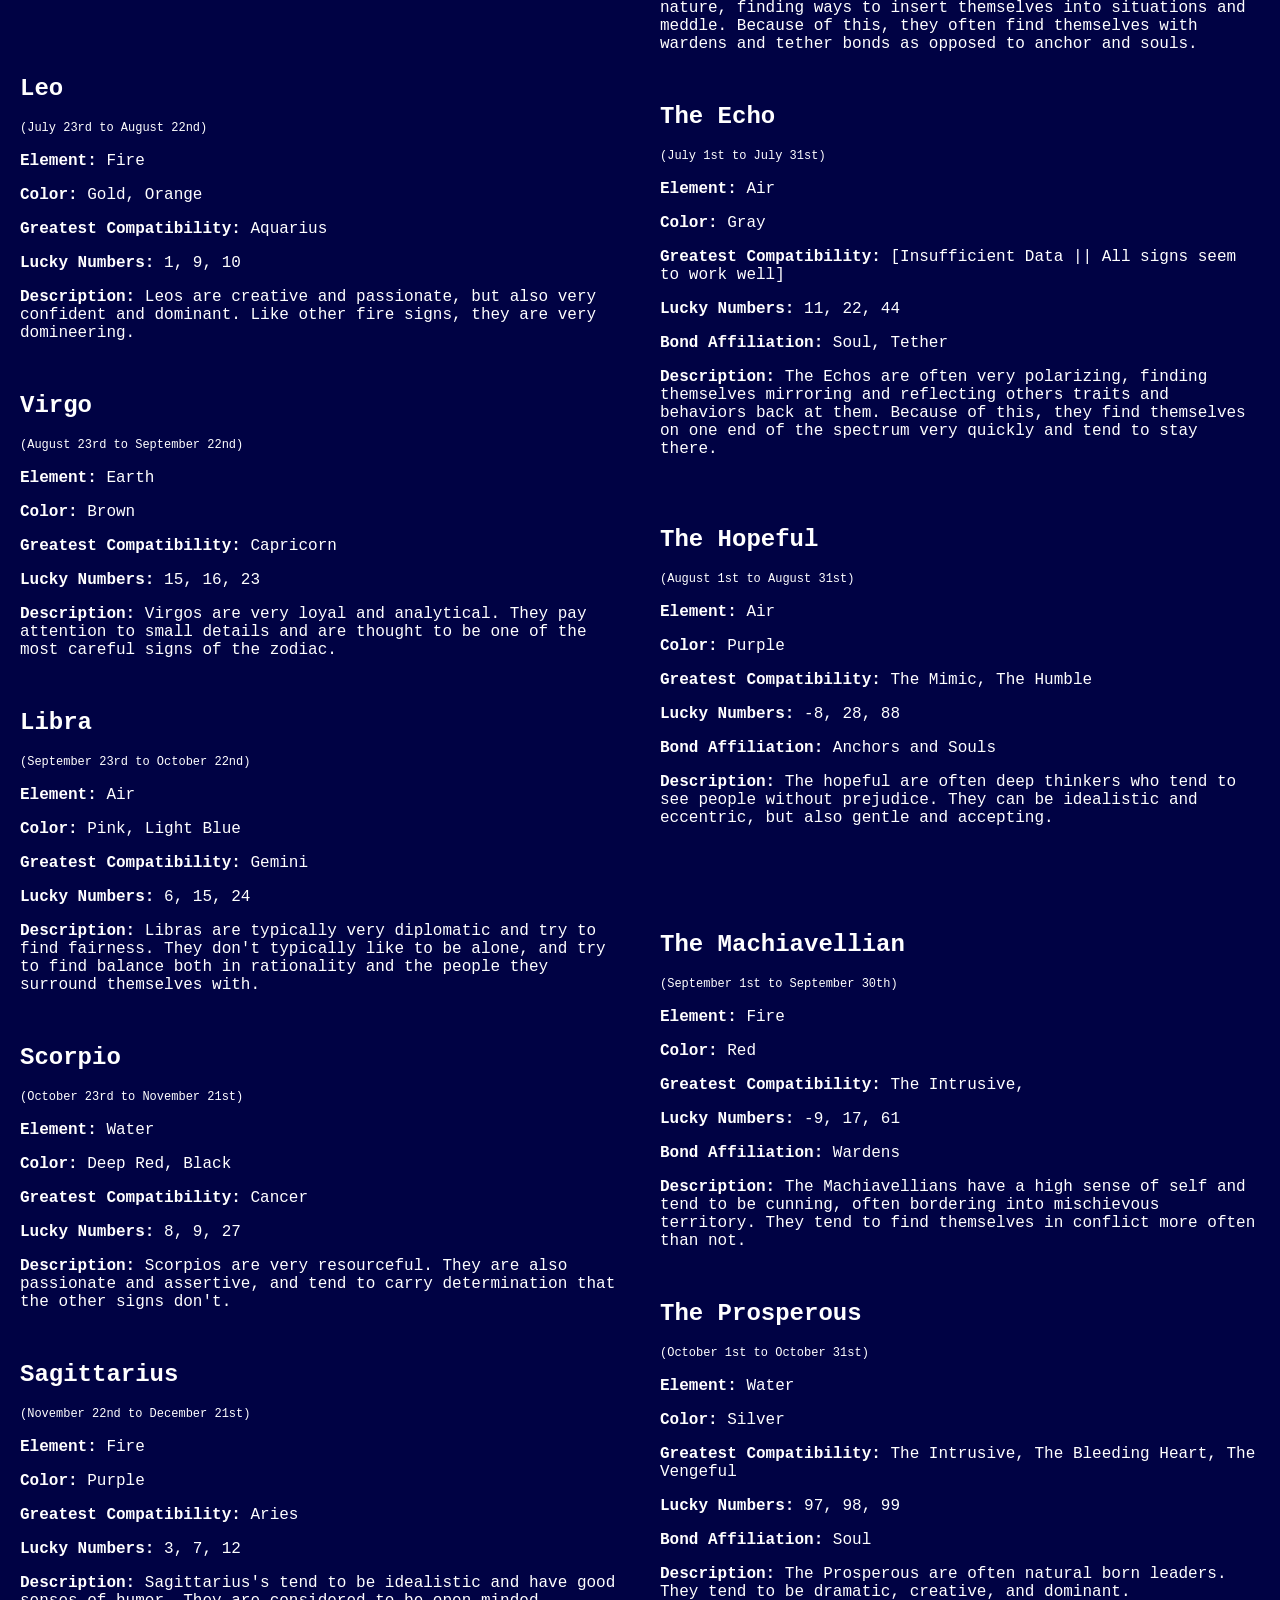
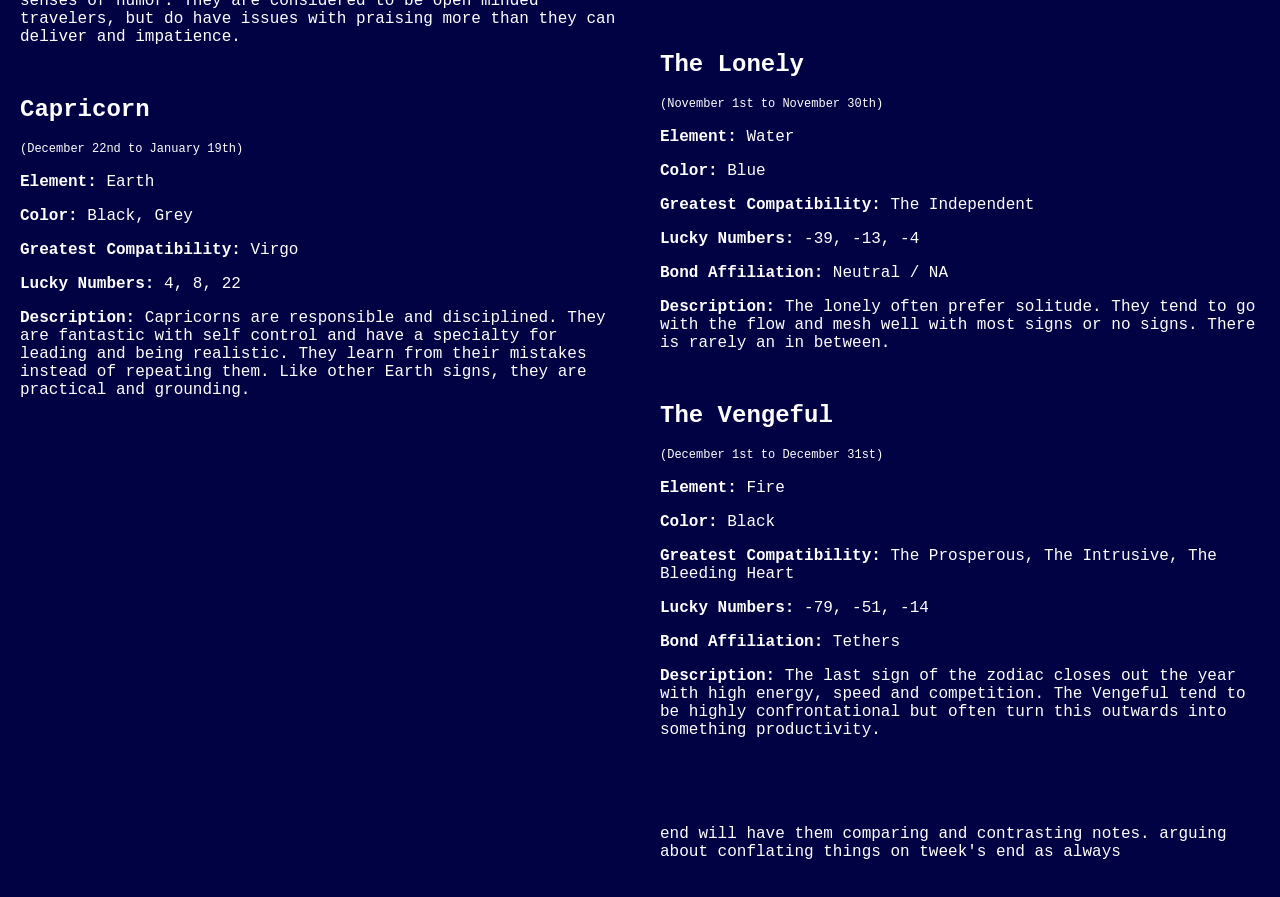
==== commit 083485d7: "Update compareandcontrast-_o.html" ====
--- a/compareandcontrast-_o.html
+++ b/compareandcontrast-_o.html
@@ -149,7 +149,7 @@
 <p><strong>Lucky Numbers:</strong> 9, 18, 41</p>
 
 <p><strong>Description:</strong> Aries are often recognized by their stubbornness and boldness. They are competitive and headstrong, noted as natural born leaders. (This is the first sign in the human zodiac.)</p>
-
+<p> </p>
 <p> </p>
        <p> </p>
       <p> </p>
@@ -170,6 +170,7 @@
 
 <p> </p>
  <p> </p>
+      <p> </p>
 <p><b><span class="font-big">Gemini</span></b></p>
 
 <p><span class="font-small">(May 21st to June 20th)</span></p>
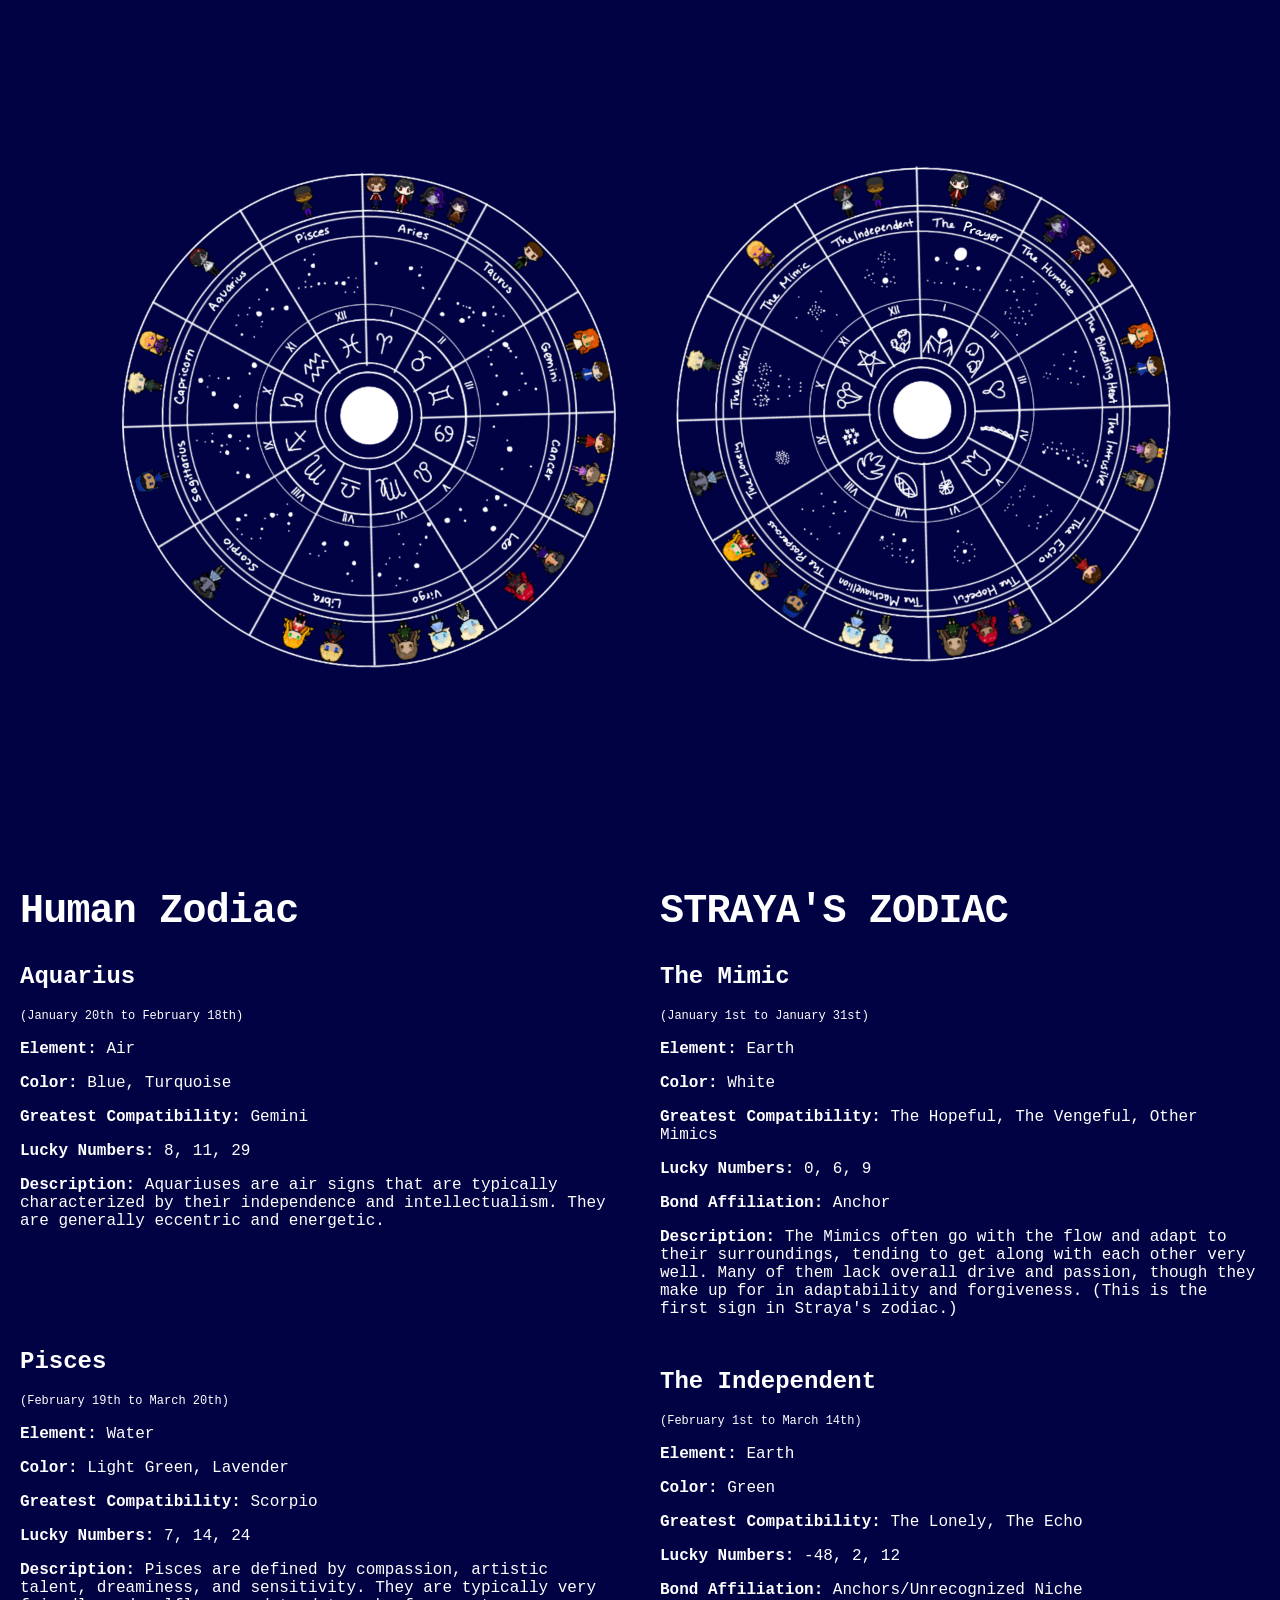
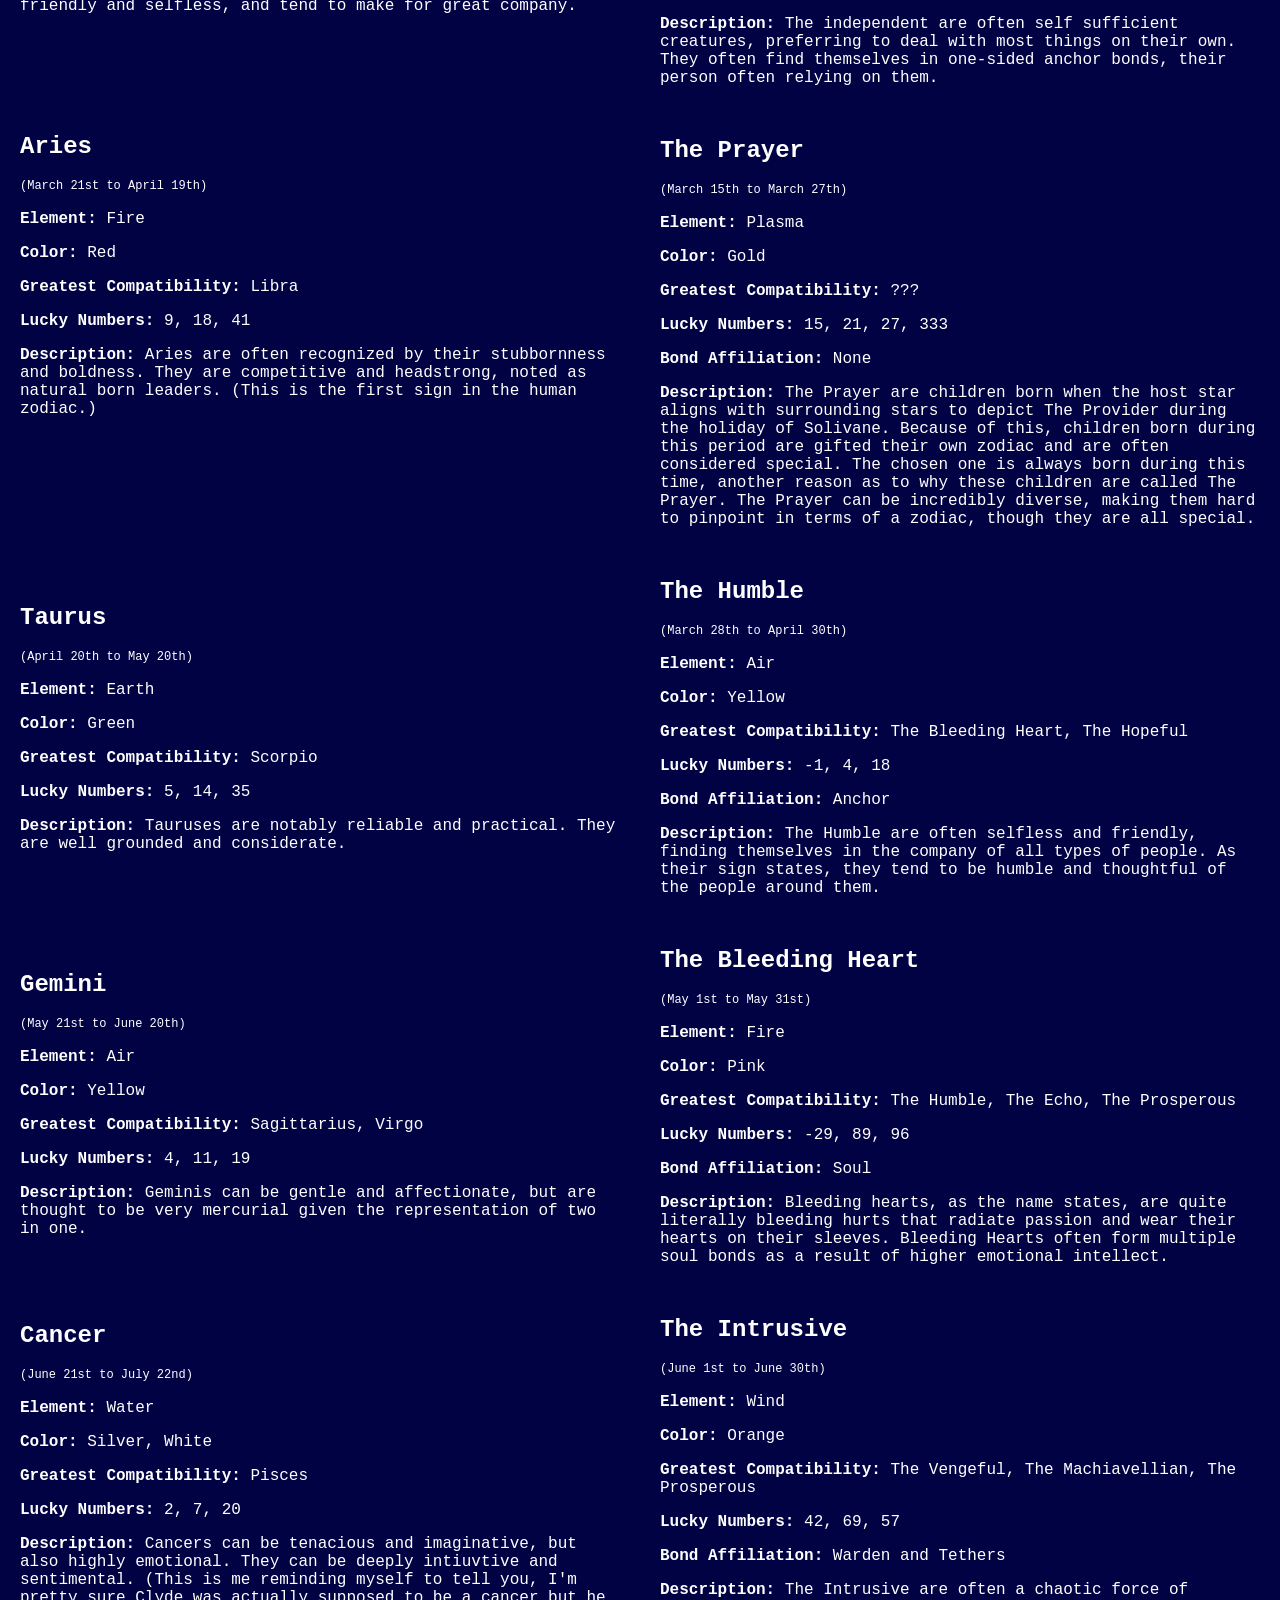
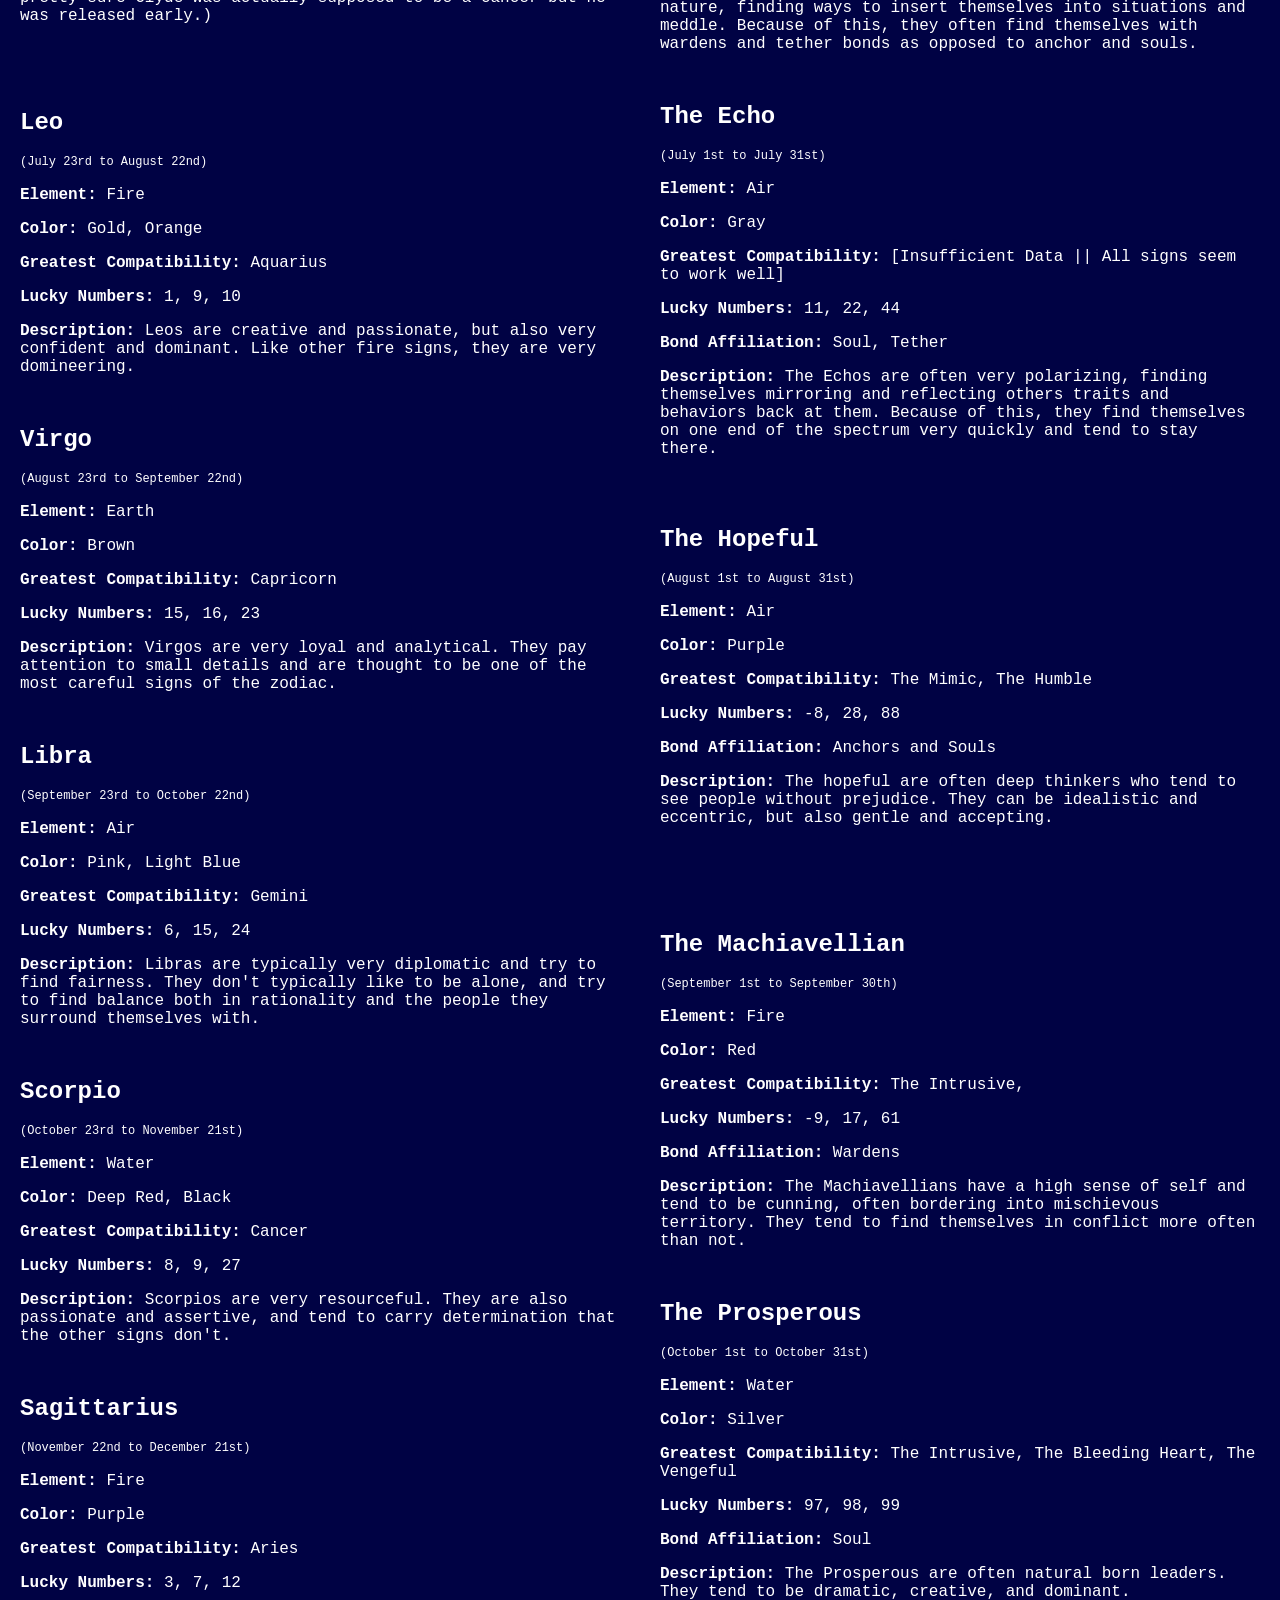
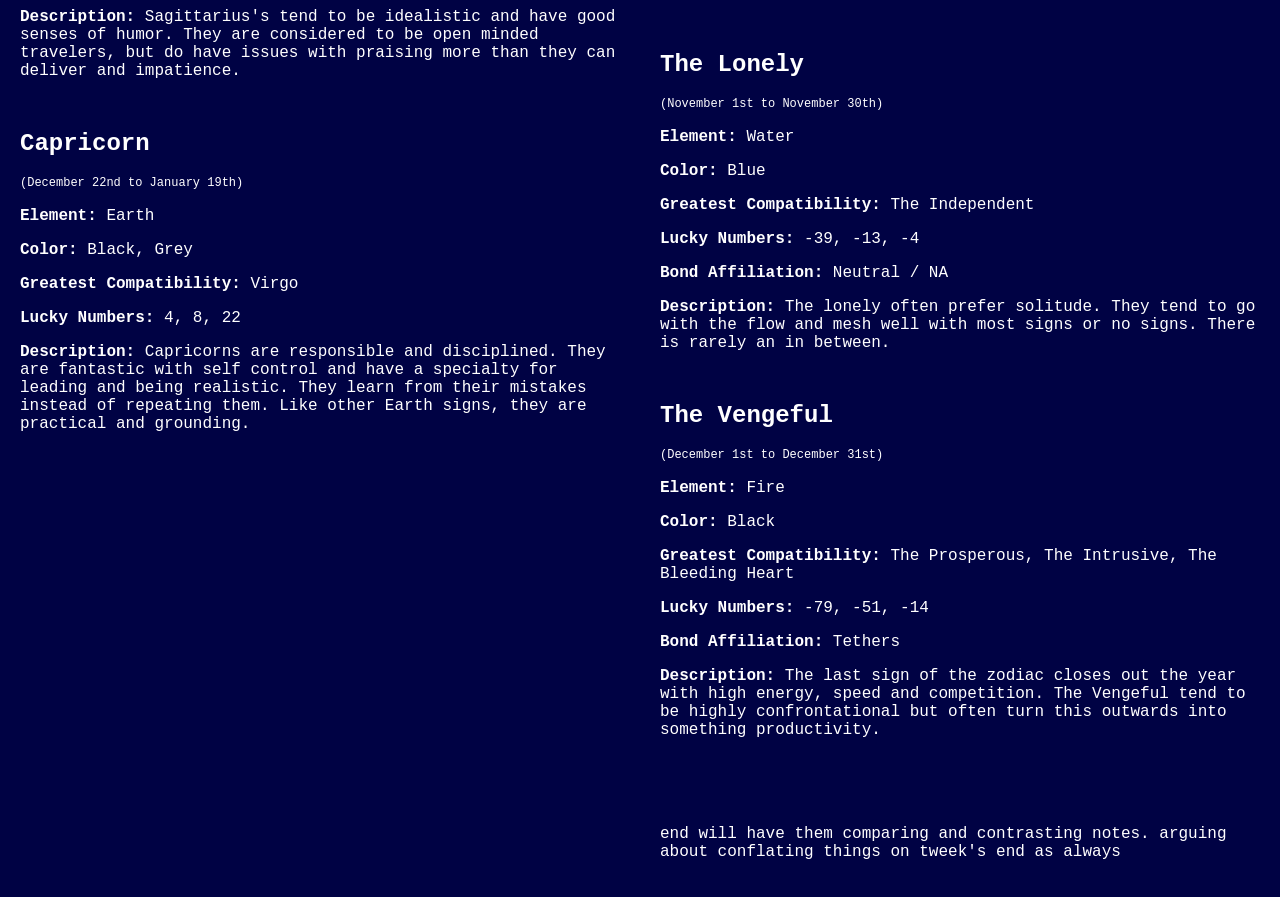
==== commit 6671fb60: "Update compareandcontrast-_o.html" ====
--- a/compareandcontrast-_o.html
+++ b/compareandcontrast-_o.html
@@ -153,6 +153,7 @@
 <p> </p>
        <p> </p>
       <p> </p>
+      <p> </p>
 
 <p><b><span class="font-big">Taurus</span></b></p>
 
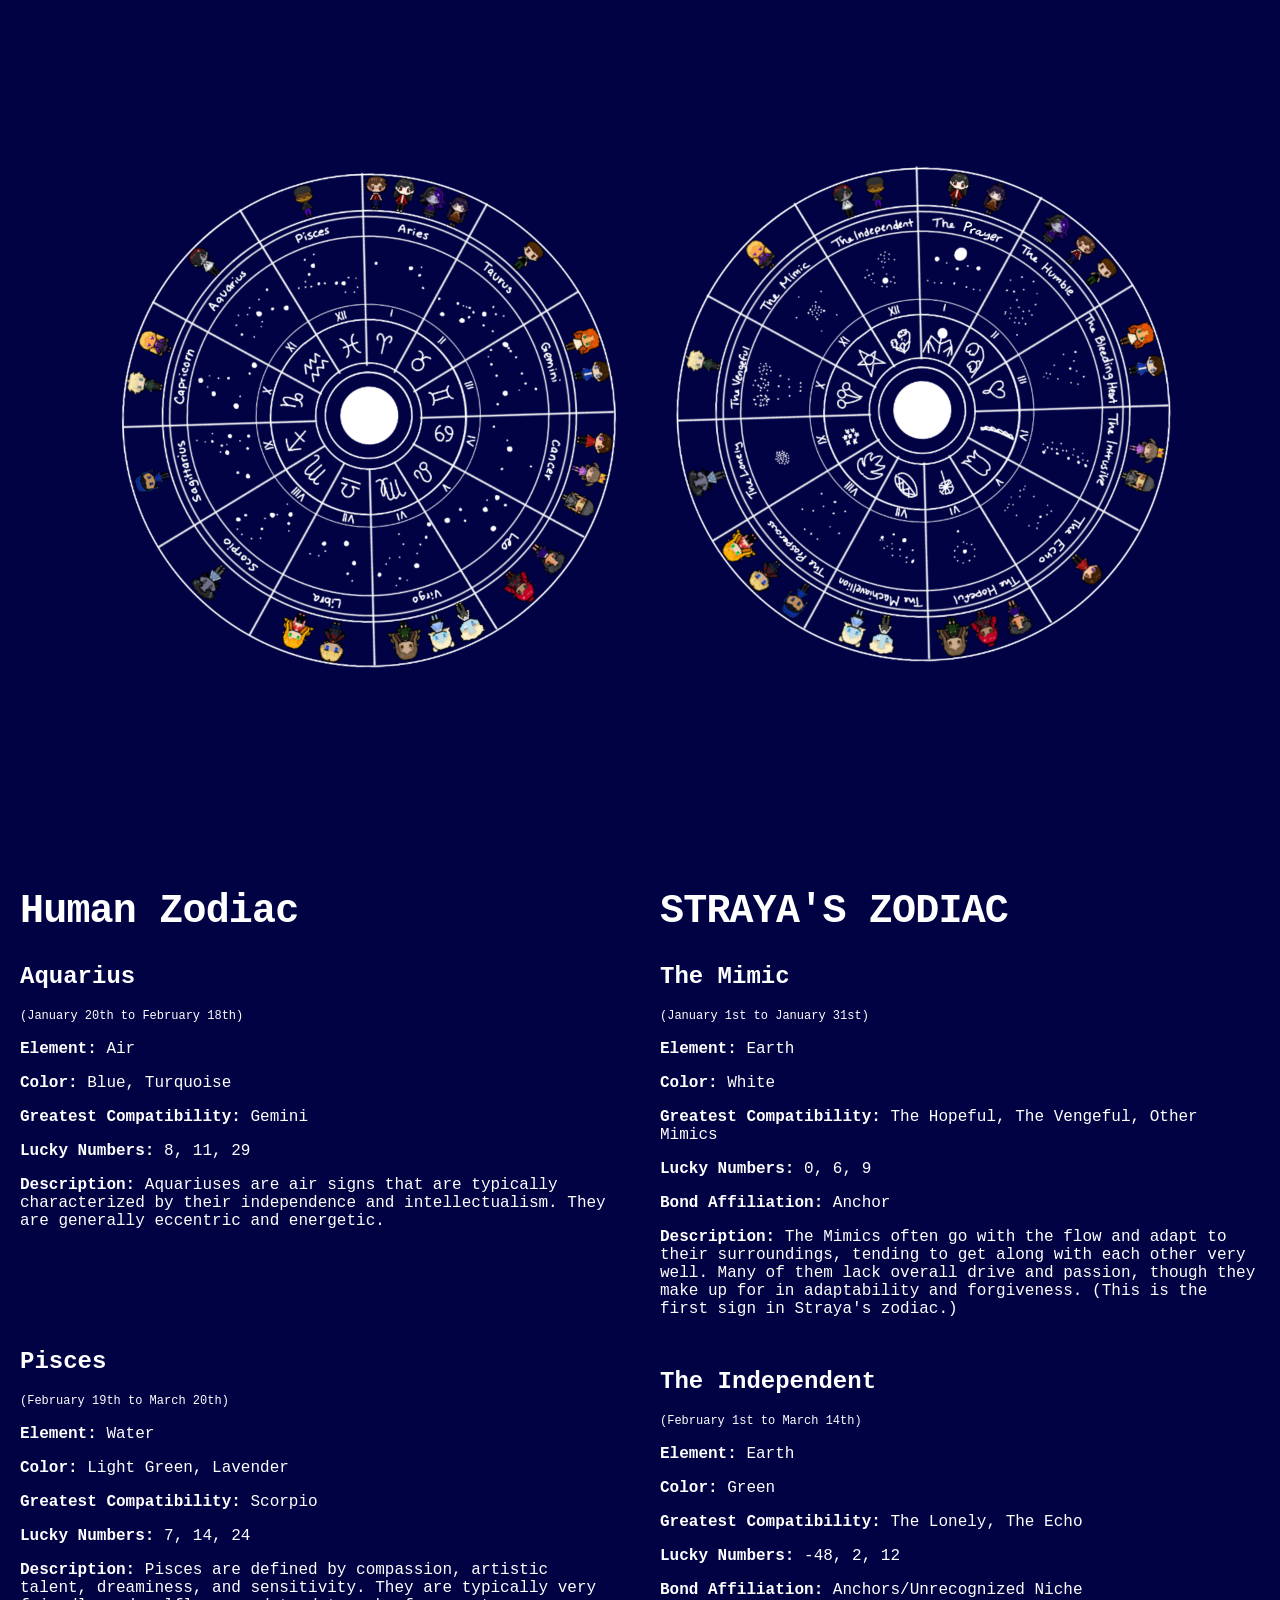
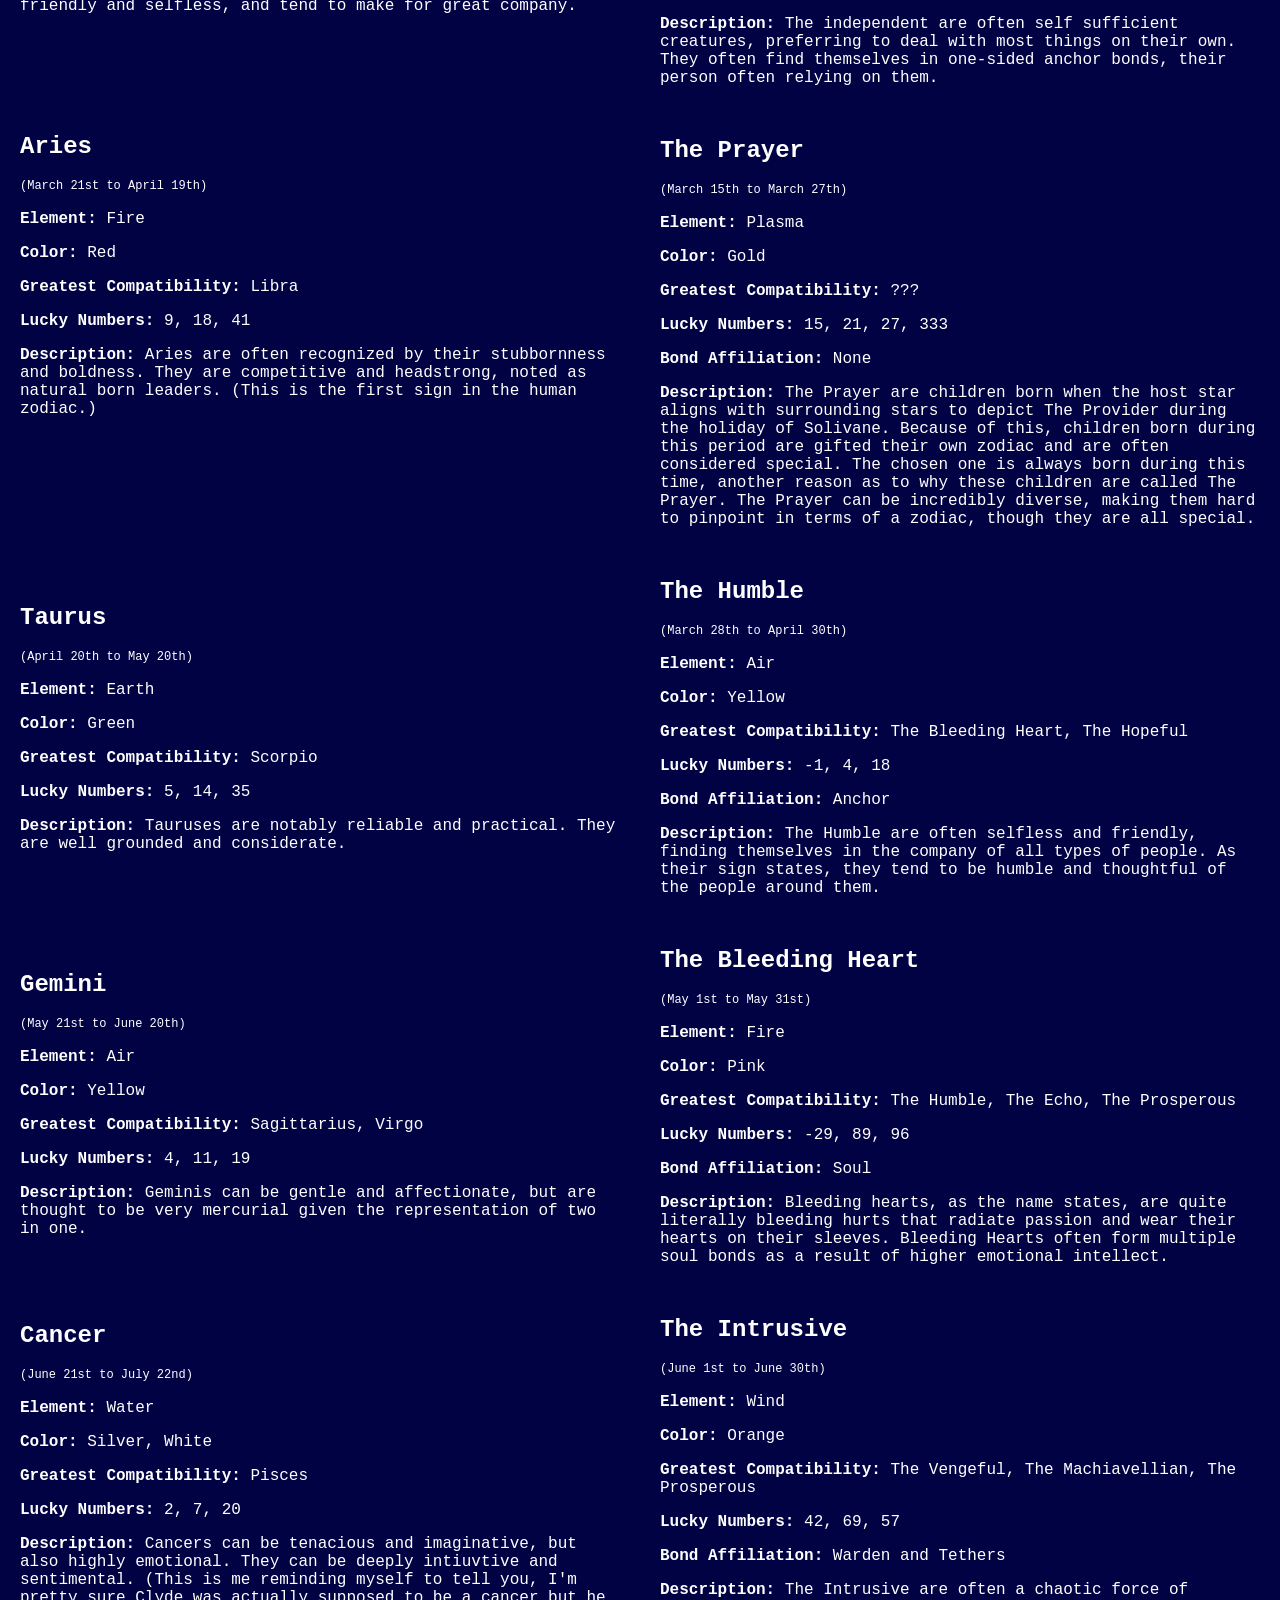
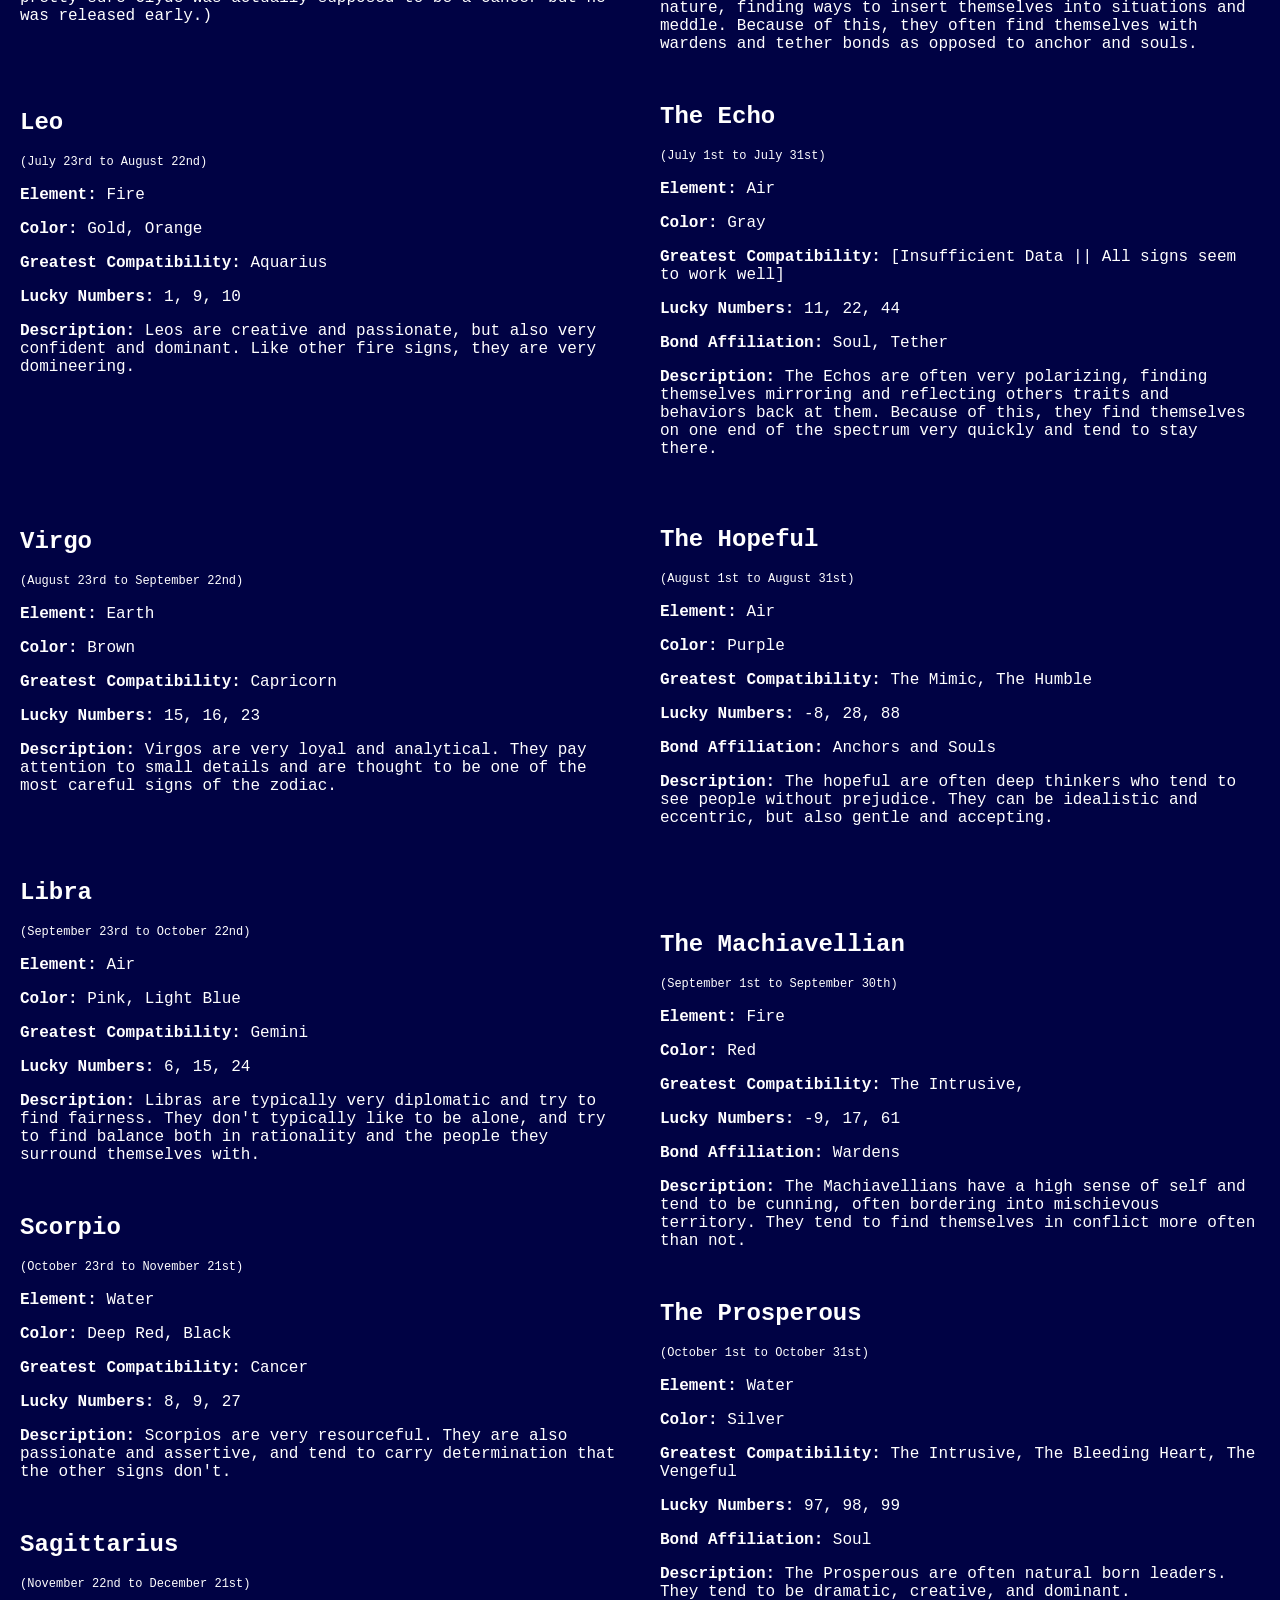
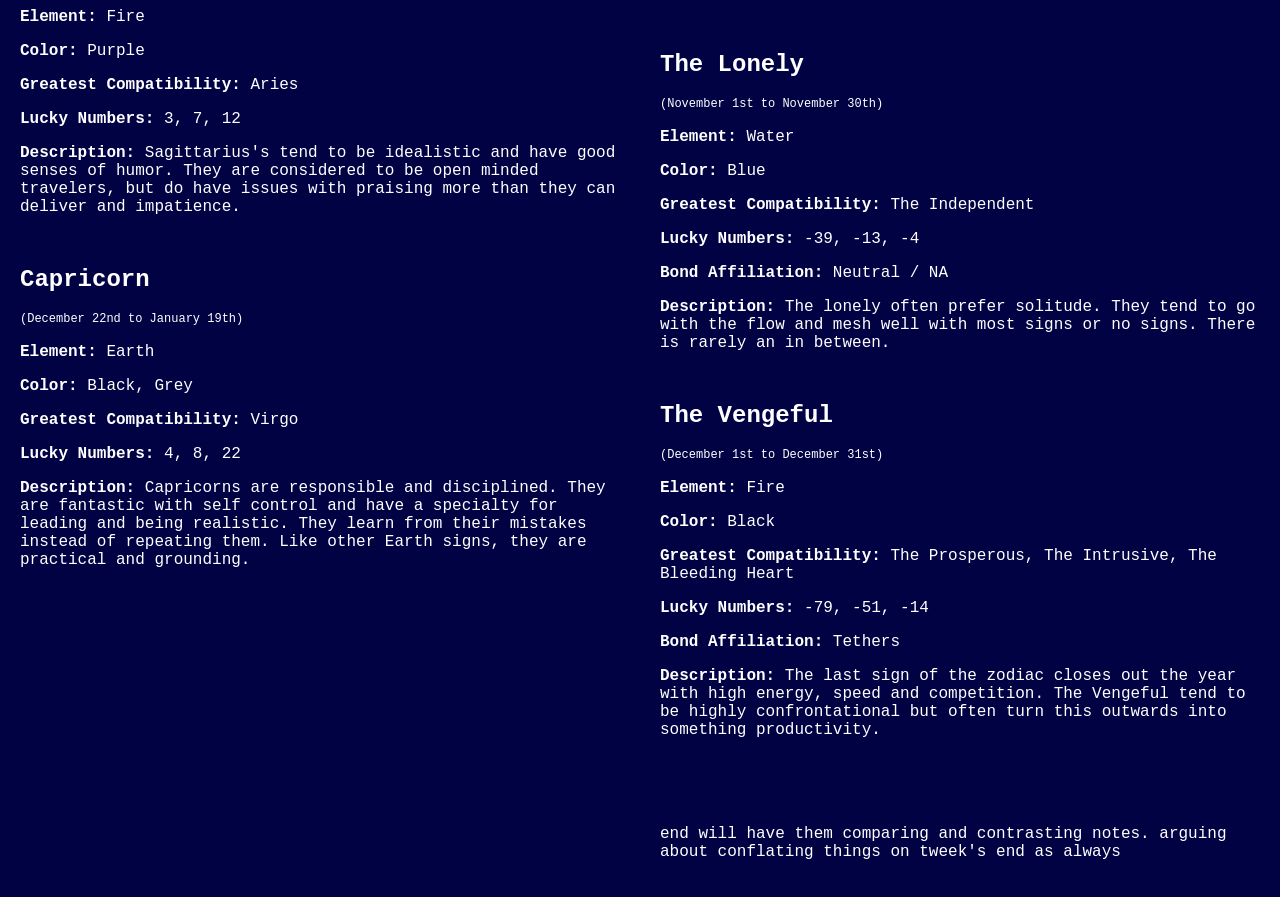
==== commit f6fa9111: "Update compareandcontrast-_o.html" ====
--- a/compareandcontrast-_o.html
+++ b/compareandcontrast-_o.html
@@ -221,7 +221,9 @@
 <p><strong>Description:</strong> Leos are creative and passionate, but also very confident and dominant. Like other fire signs, they are very domineering. </p>
 
 <p> </p>
-
+ <p> </p> 
+       <p> </p>
+      <p> </p>
 <p><b><span class="font-big">Virgo</span></b></p>
 
 <p><span class="font-small">(August 23rd to September 22nd)</span></p>
@@ -237,6 +239,7 @@
 <p><strong>Description:</strong> Virgos are very loyal and analytical. They pay attention to small details and are thought to be one of the most careful signs of the zodiac. </p>
 
 <p> </p>
+       <p> </p>
 
 <p><b><span class="font-big">Libra</span></b></p>
 
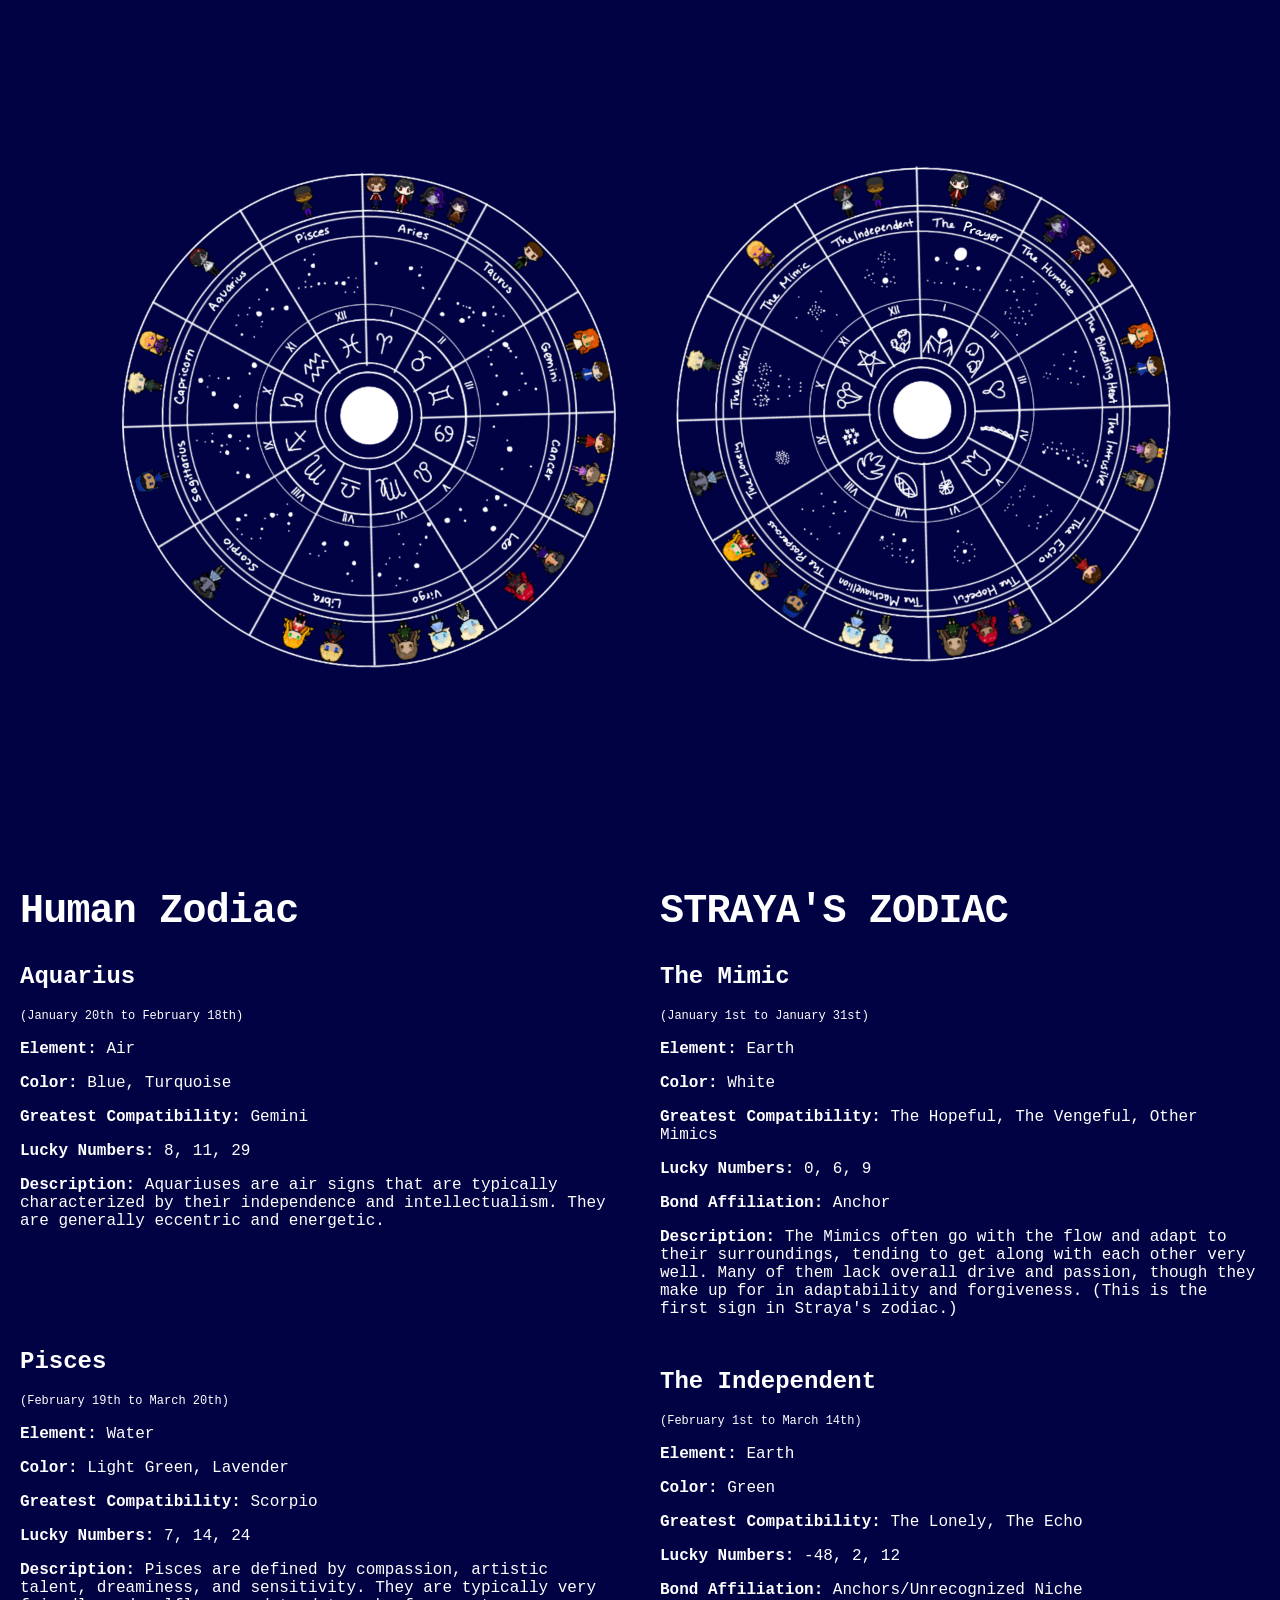
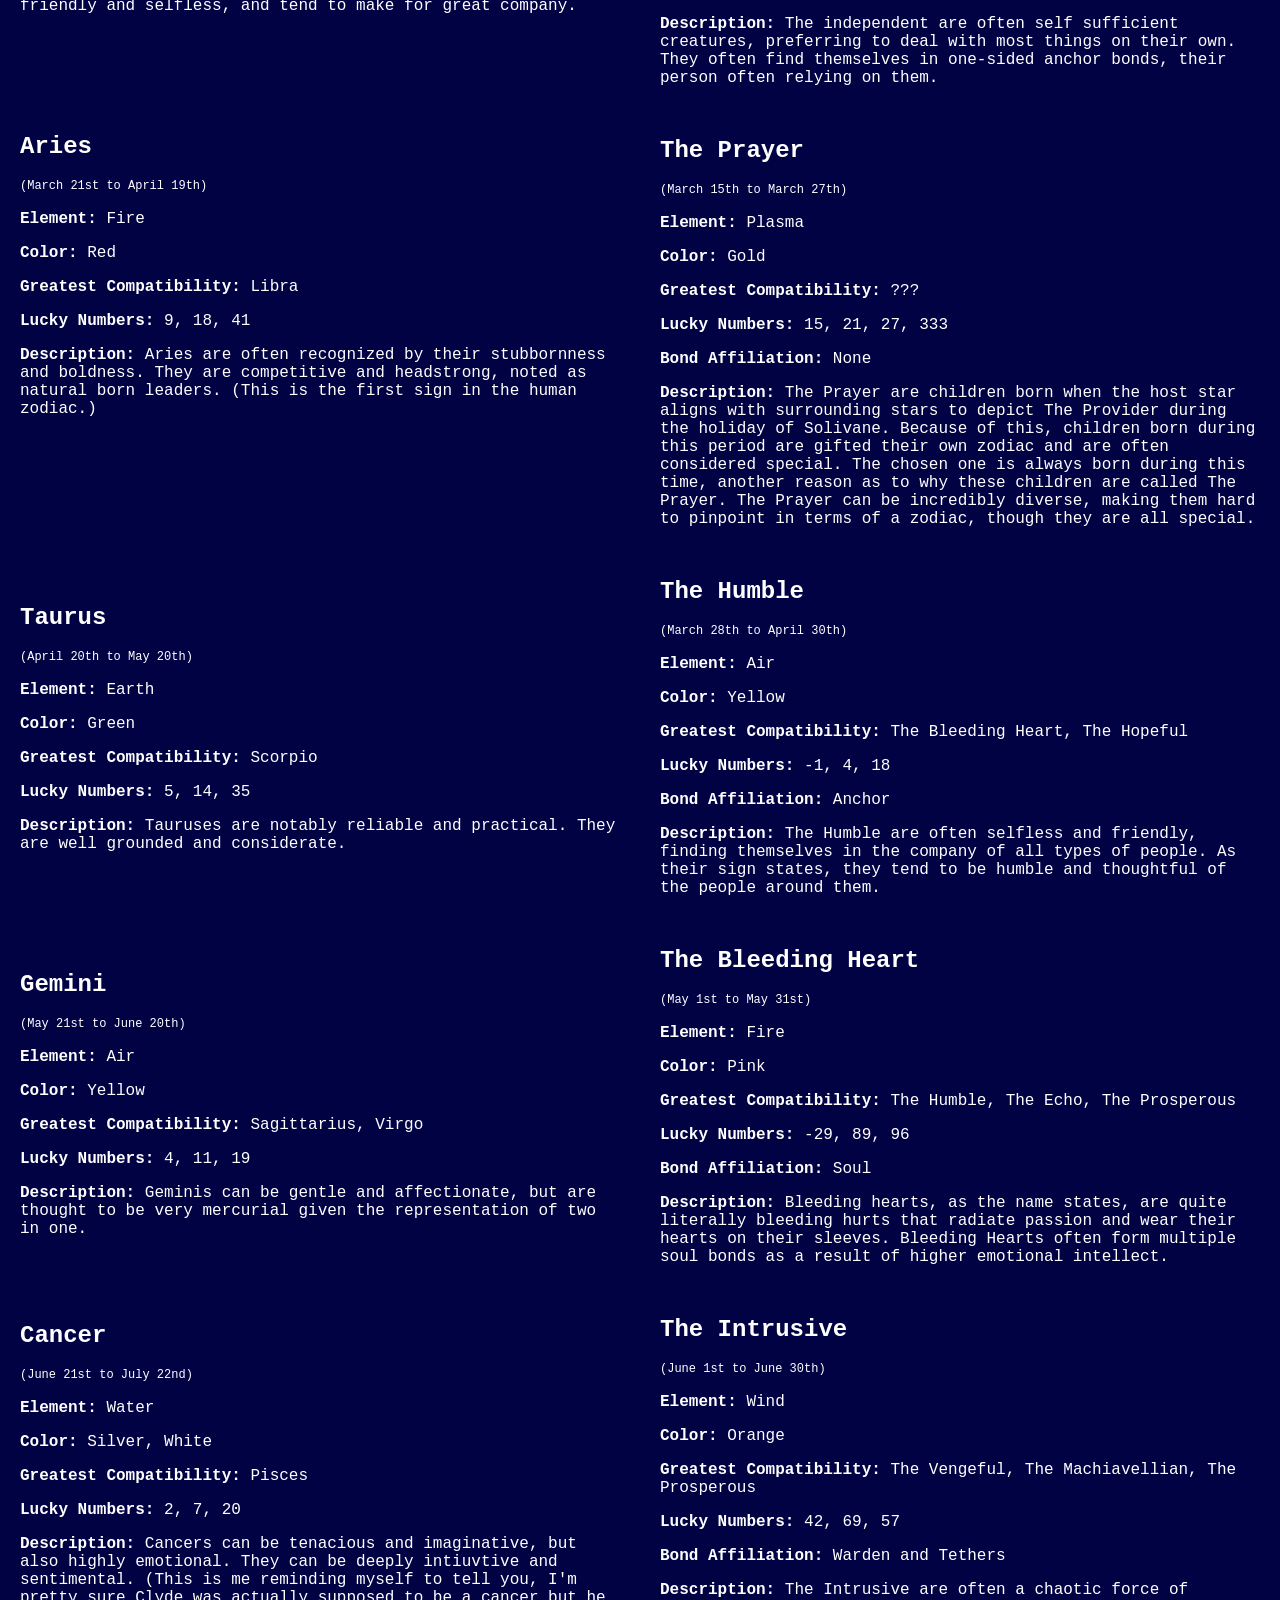
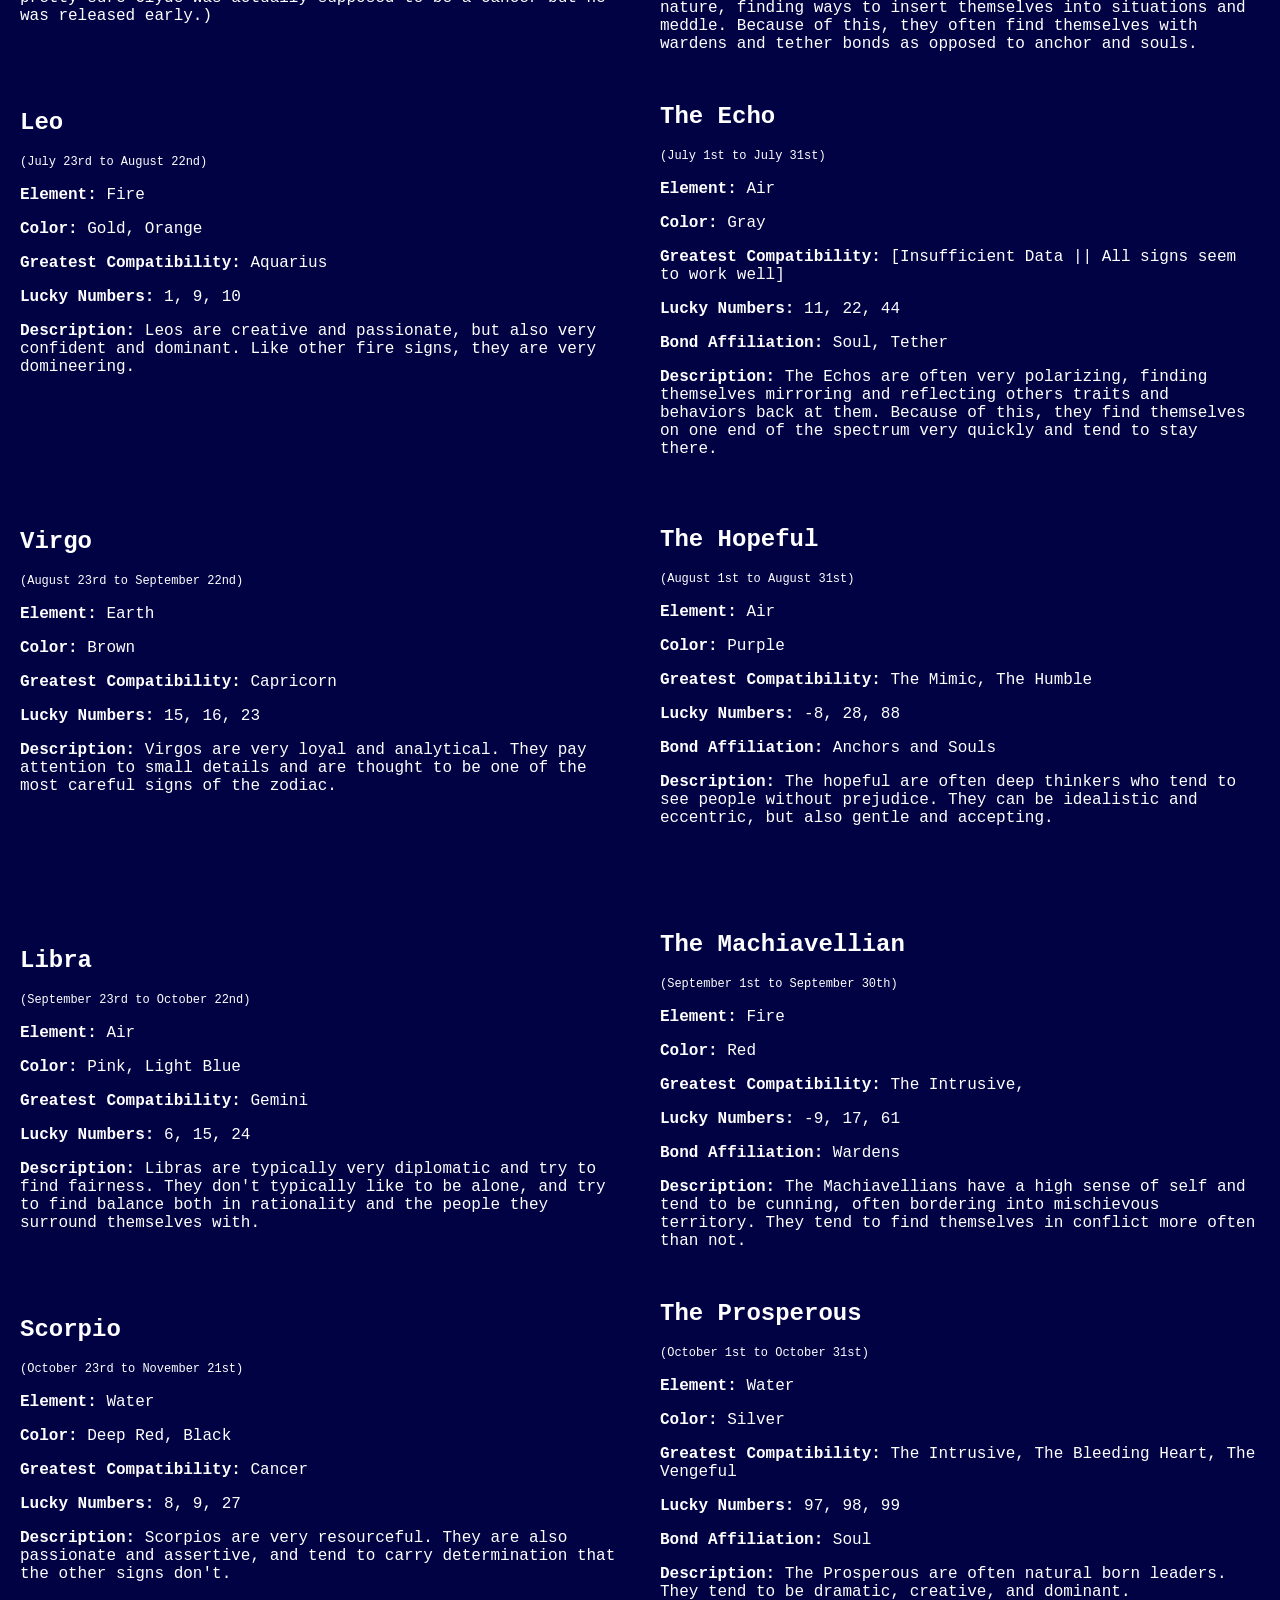
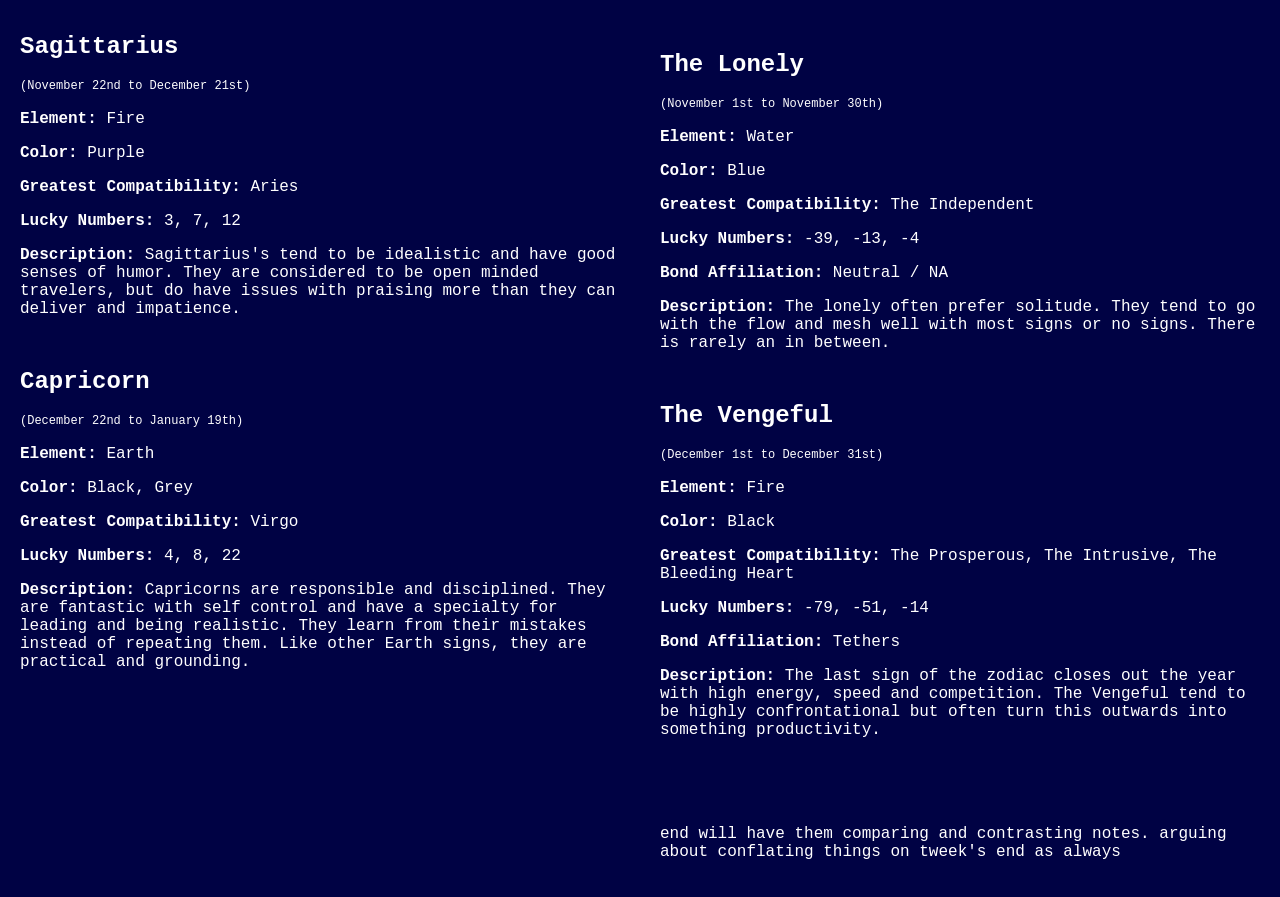
==== commit 0a90039e: "Update compareandcontrast-_o.html" ====
--- a/compareandcontrast-_o.html
+++ b/compareandcontrast-_o.html
@@ -240,7 +240,8 @@
 
 <p> </p>
        <p> </p>
-
+ <p> </p>
+       <p> </p>
 <p><b><span class="font-big">Libra</span></b></p>
 
 <p><span class="font-small">(September 23rd to October 22nd)</span></p>
@@ -255,6 +256,7 @@
 
 <p><strong>Description:</strong> Libras are typically very diplomatic and try to find fairness. They don't typically like to be alone, and try to find balance both in rationality and the people they surround themselves with. </p>
 
+       <p> </p>
 <p> </p>
 
 <p><b><span class="font-big">Scorpio</span></b></p>
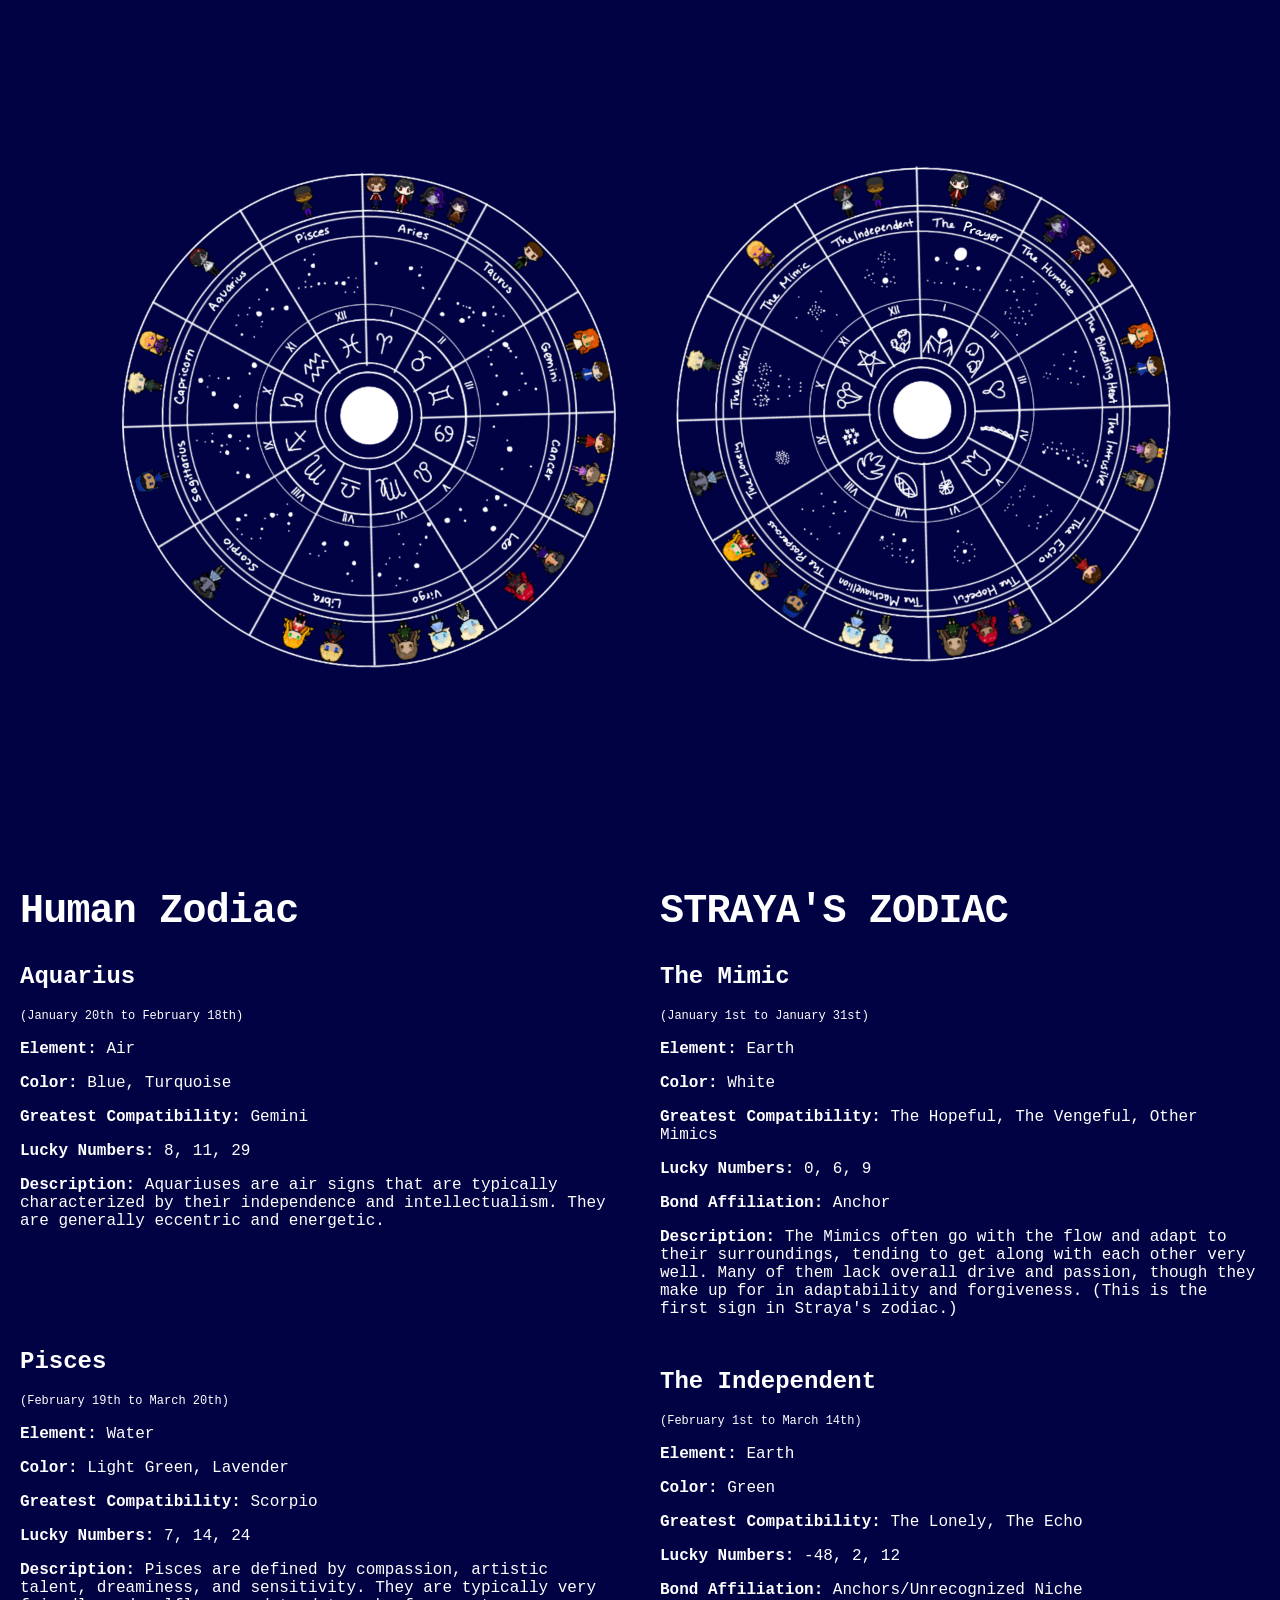
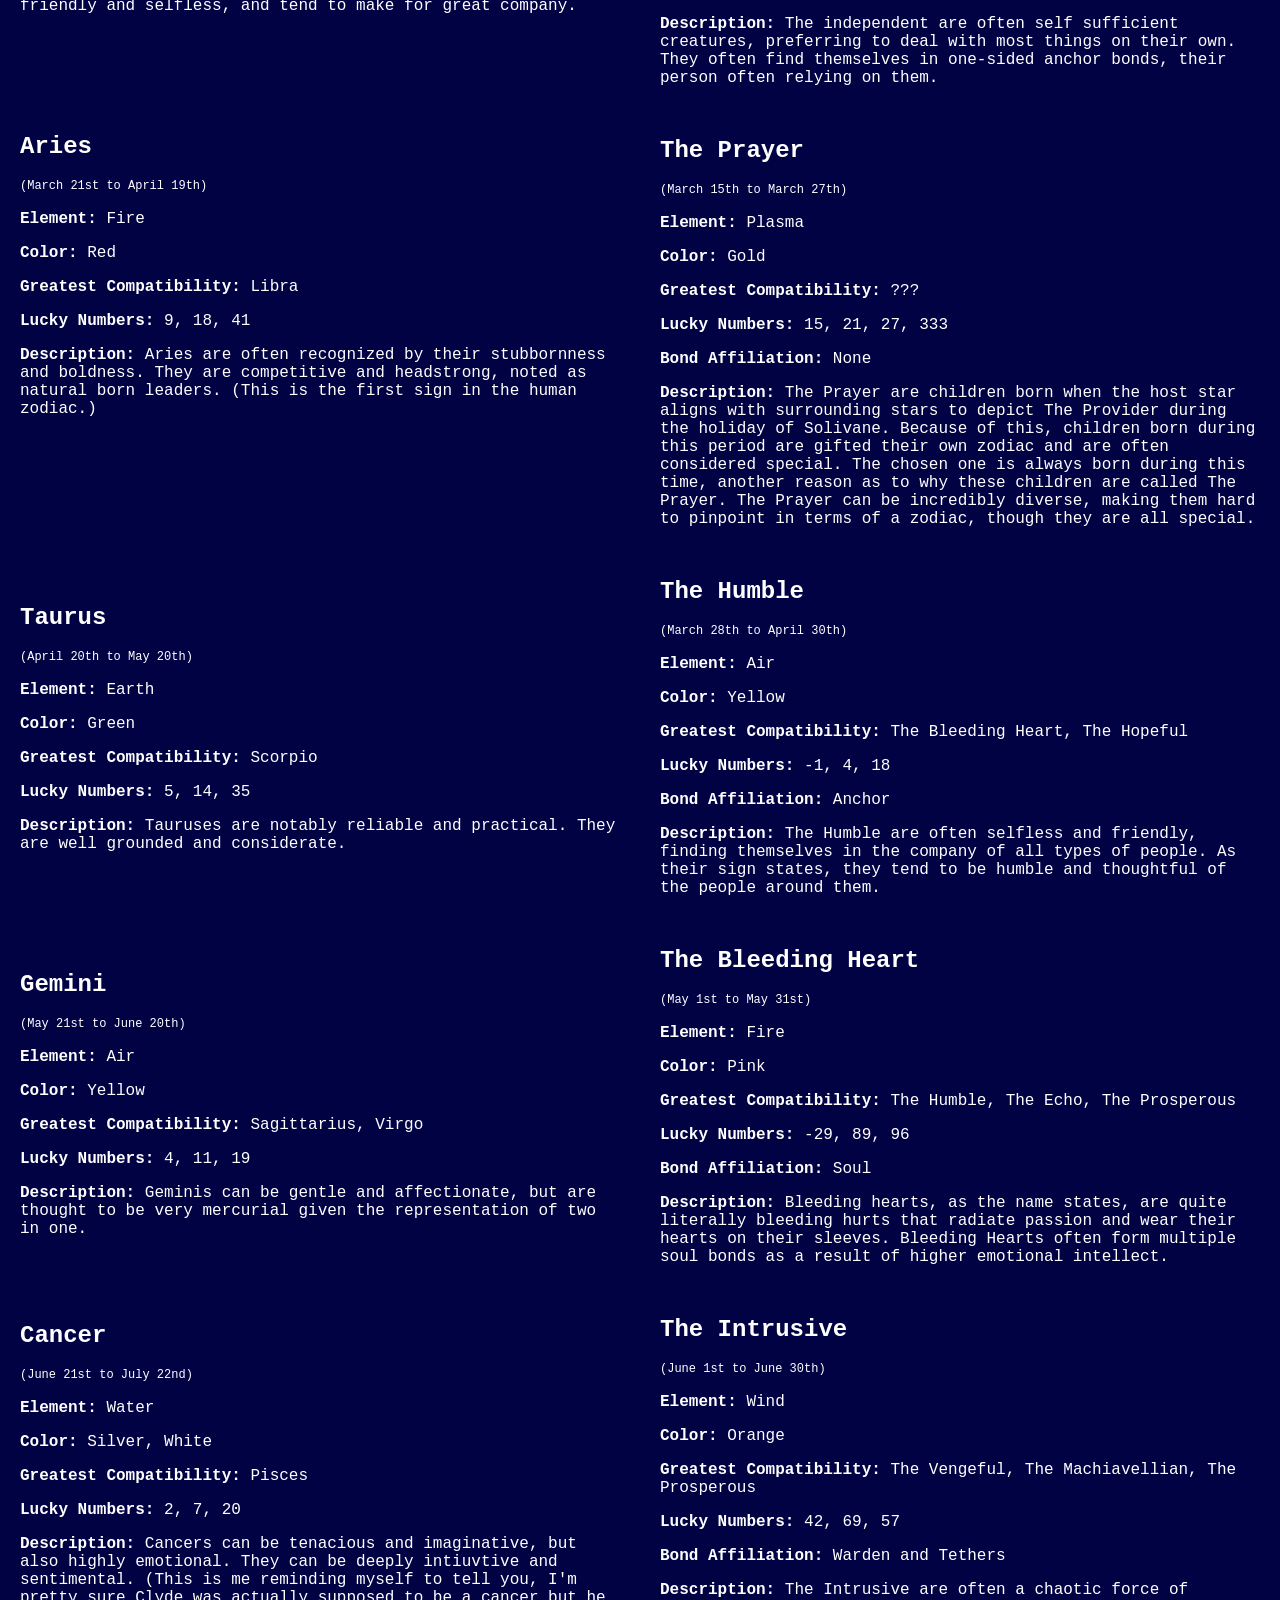
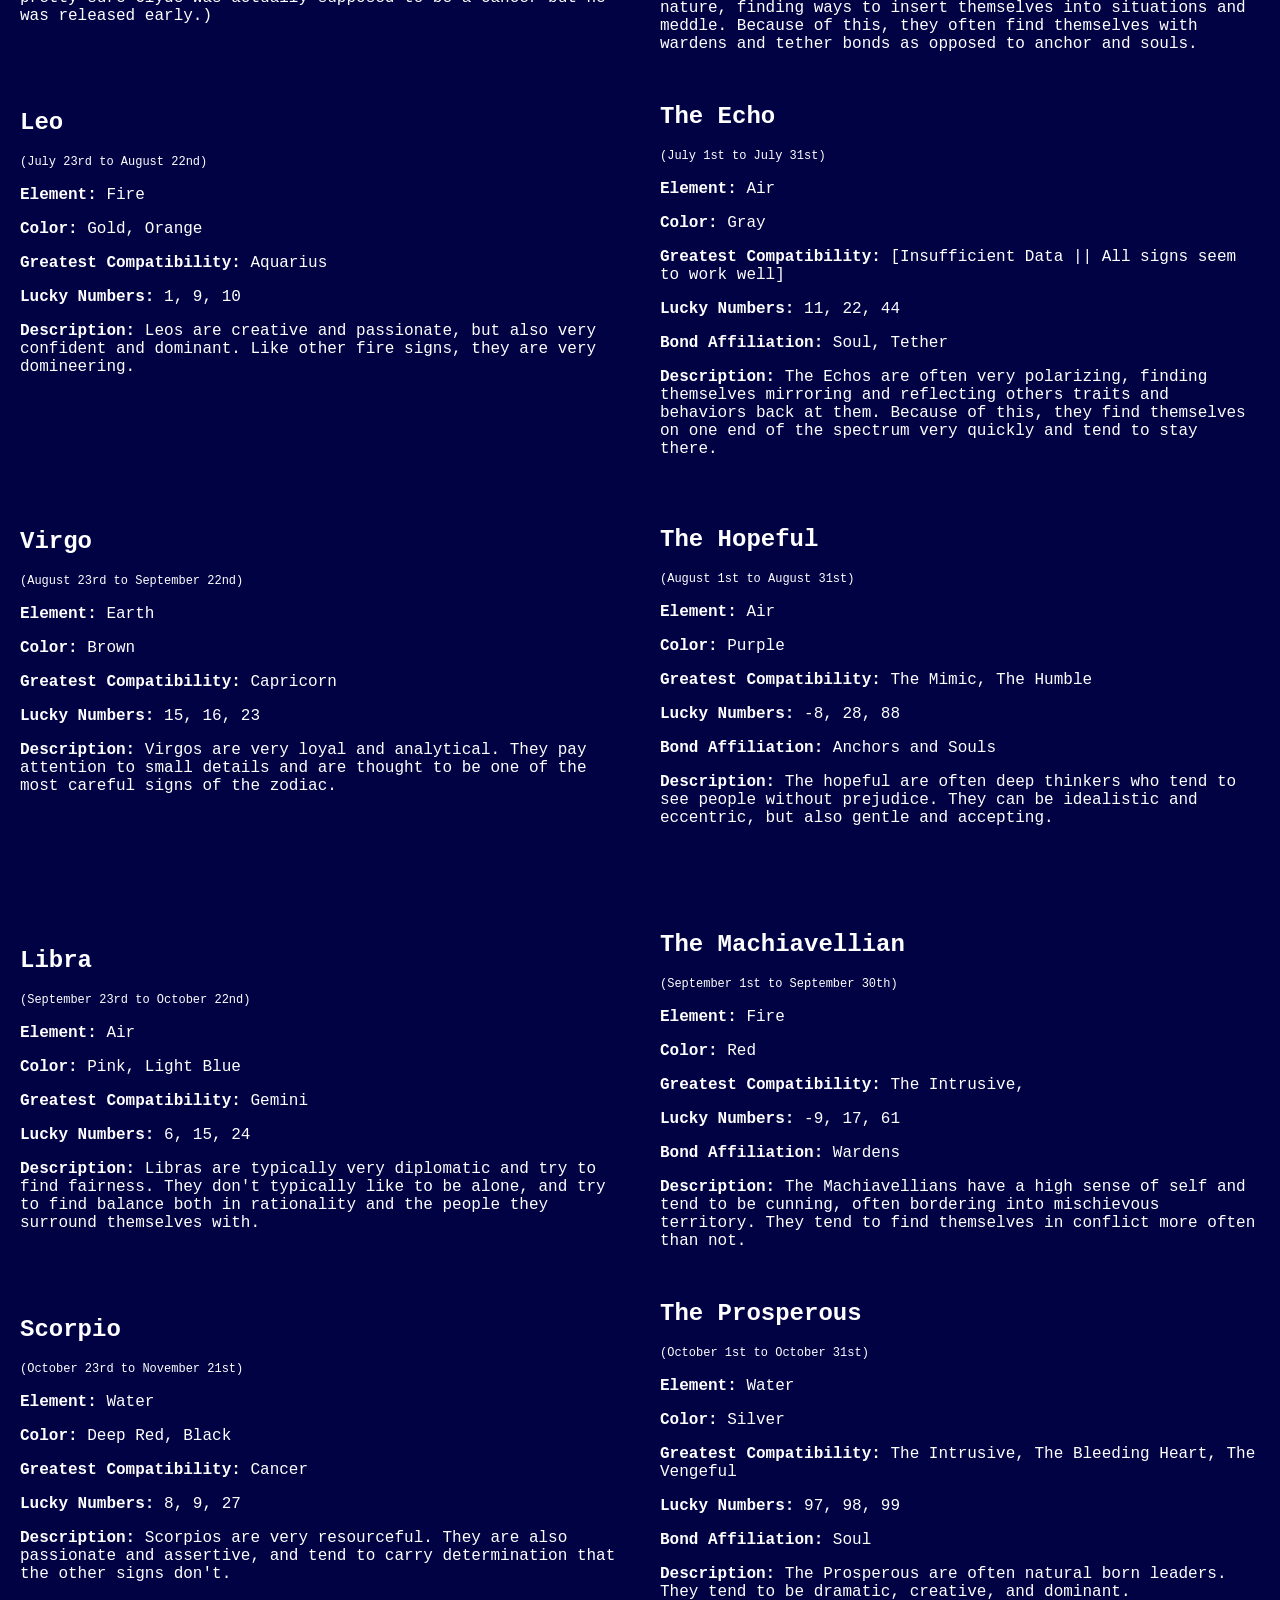
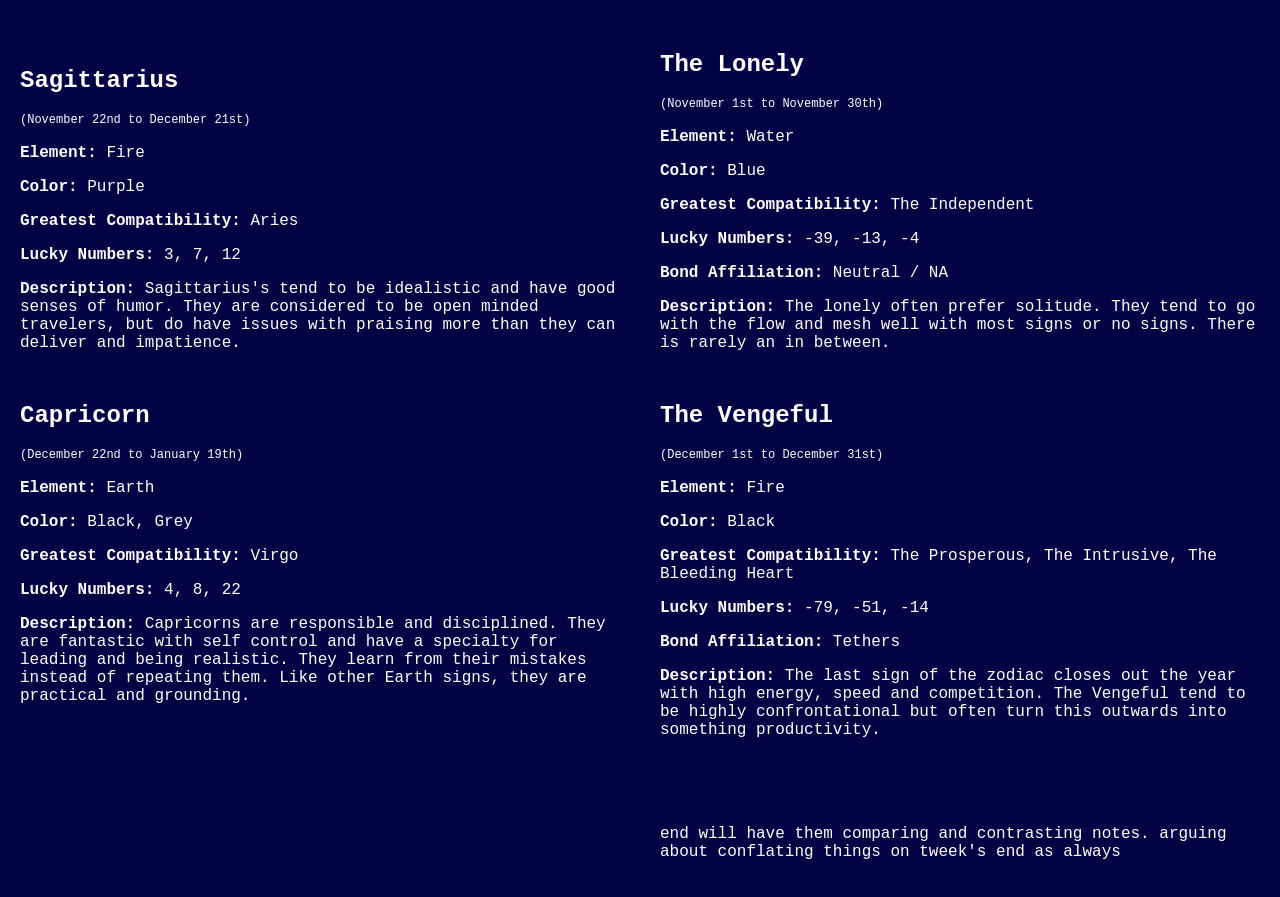
==== commit 6663c324: "Update compareandcontrast-_o.html" ====
--- a/compareandcontrast-_o.html
+++ b/compareandcontrast-_o.html
@@ -274,6 +274,7 @@
 <p><strong>Description:</strong> Scorpios are very resourceful. They are also passionate and assertive, and tend to carry determination that the other signs don't. </p>
 
 <p> </p>
+      <p> </p>
 
 <p><b><span class="font-big">Sagittarius</span></b></p>
 
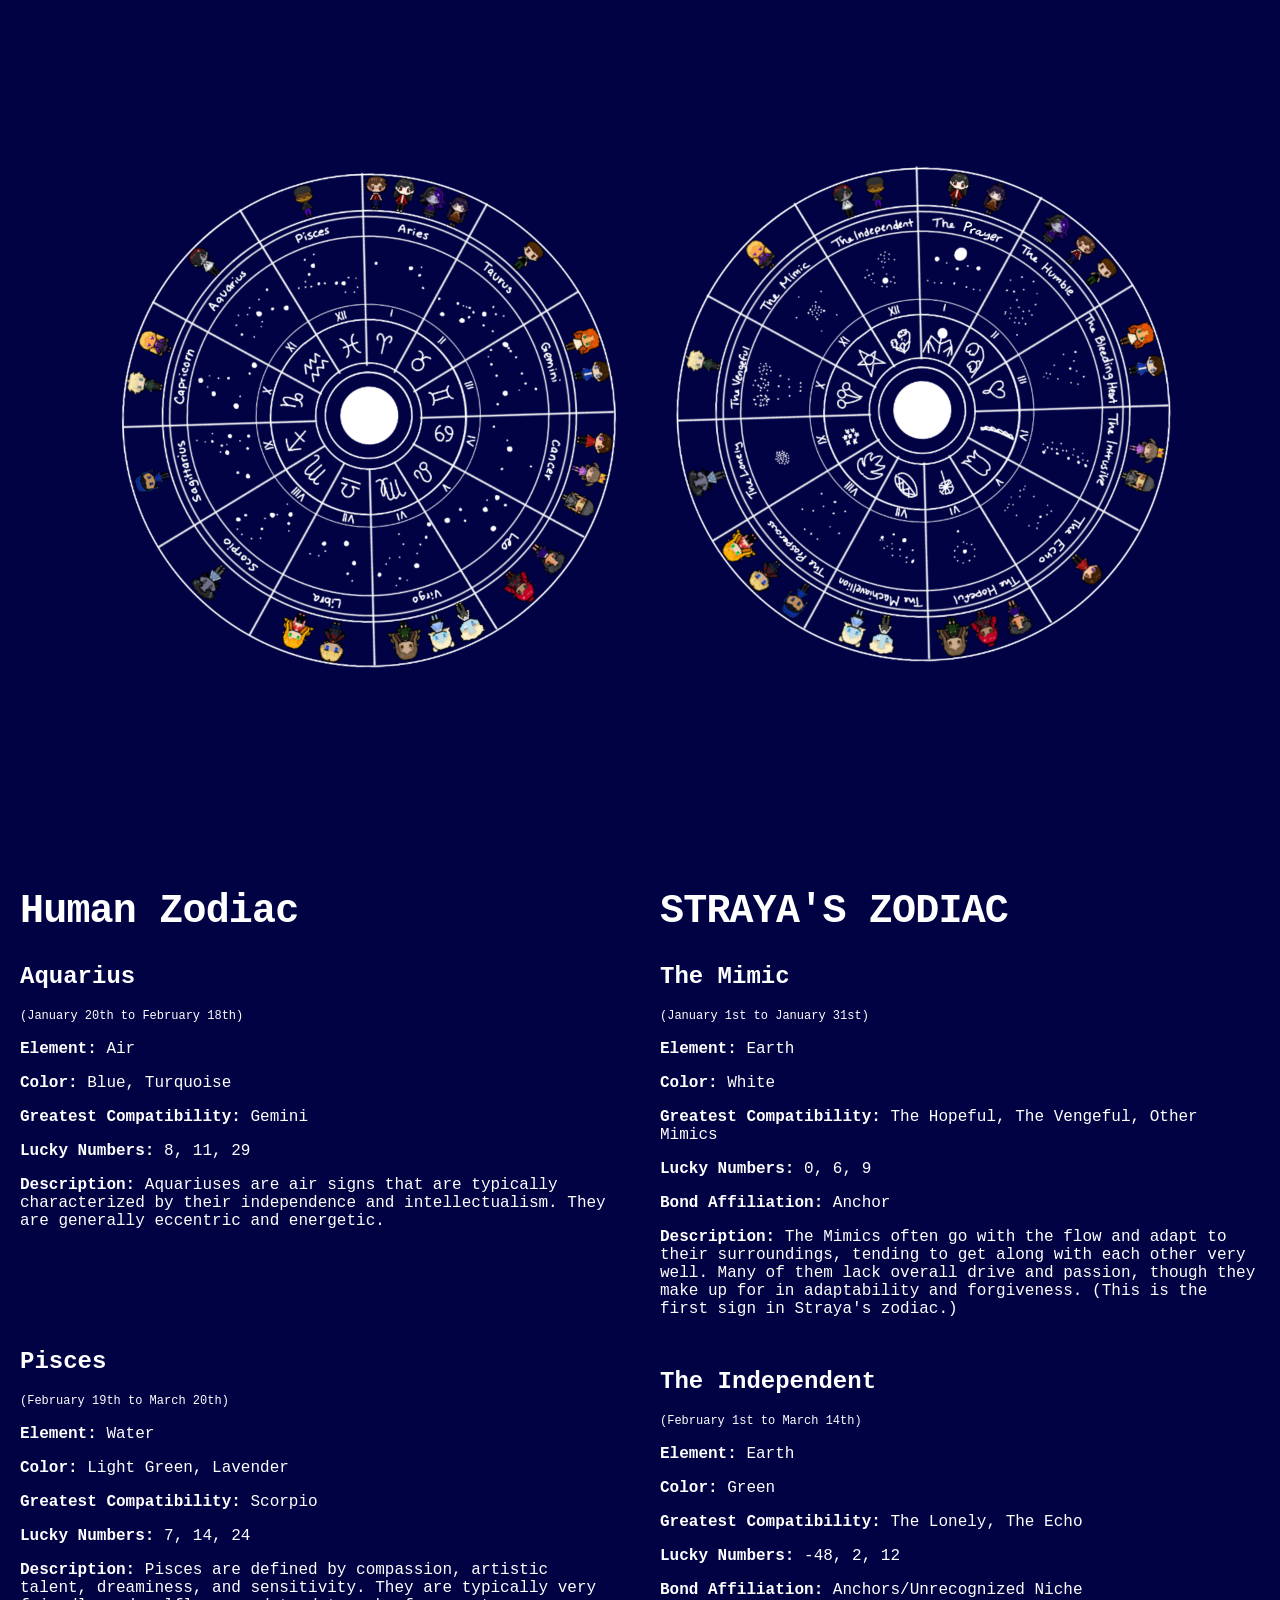
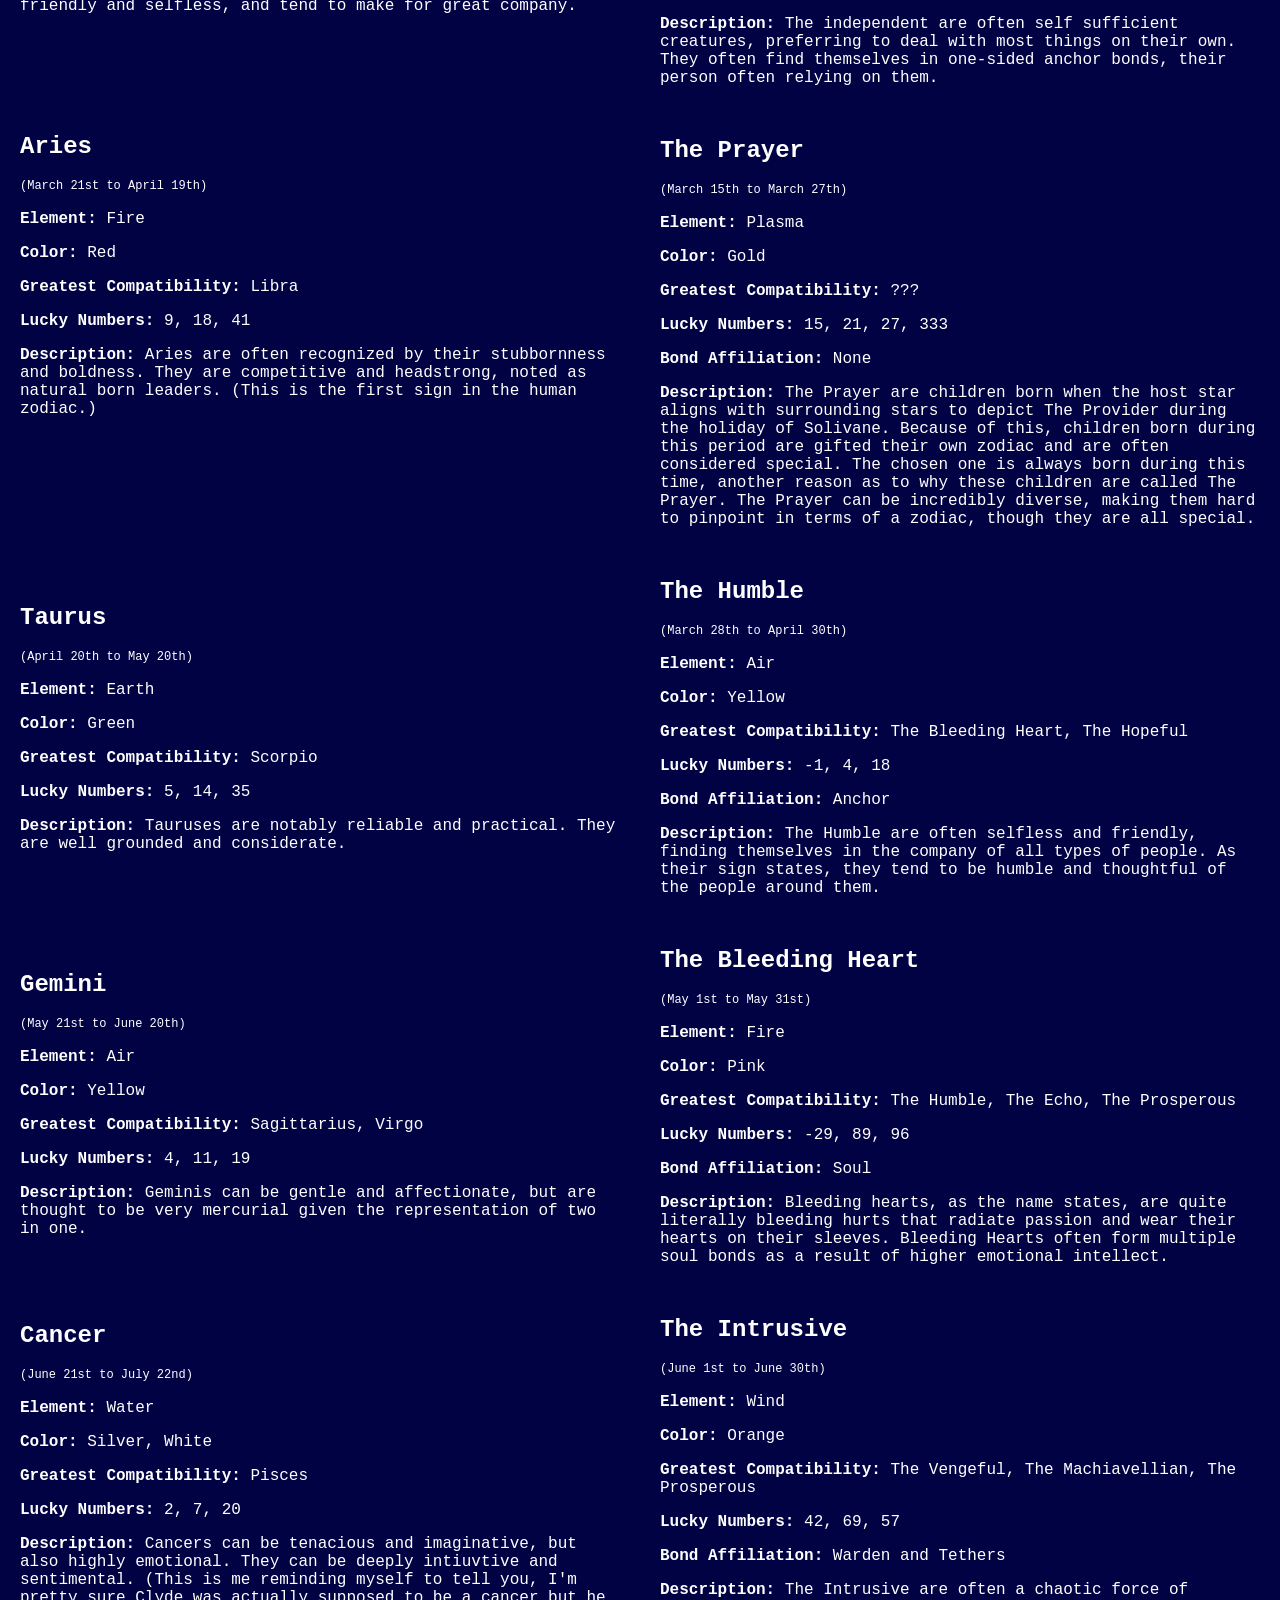
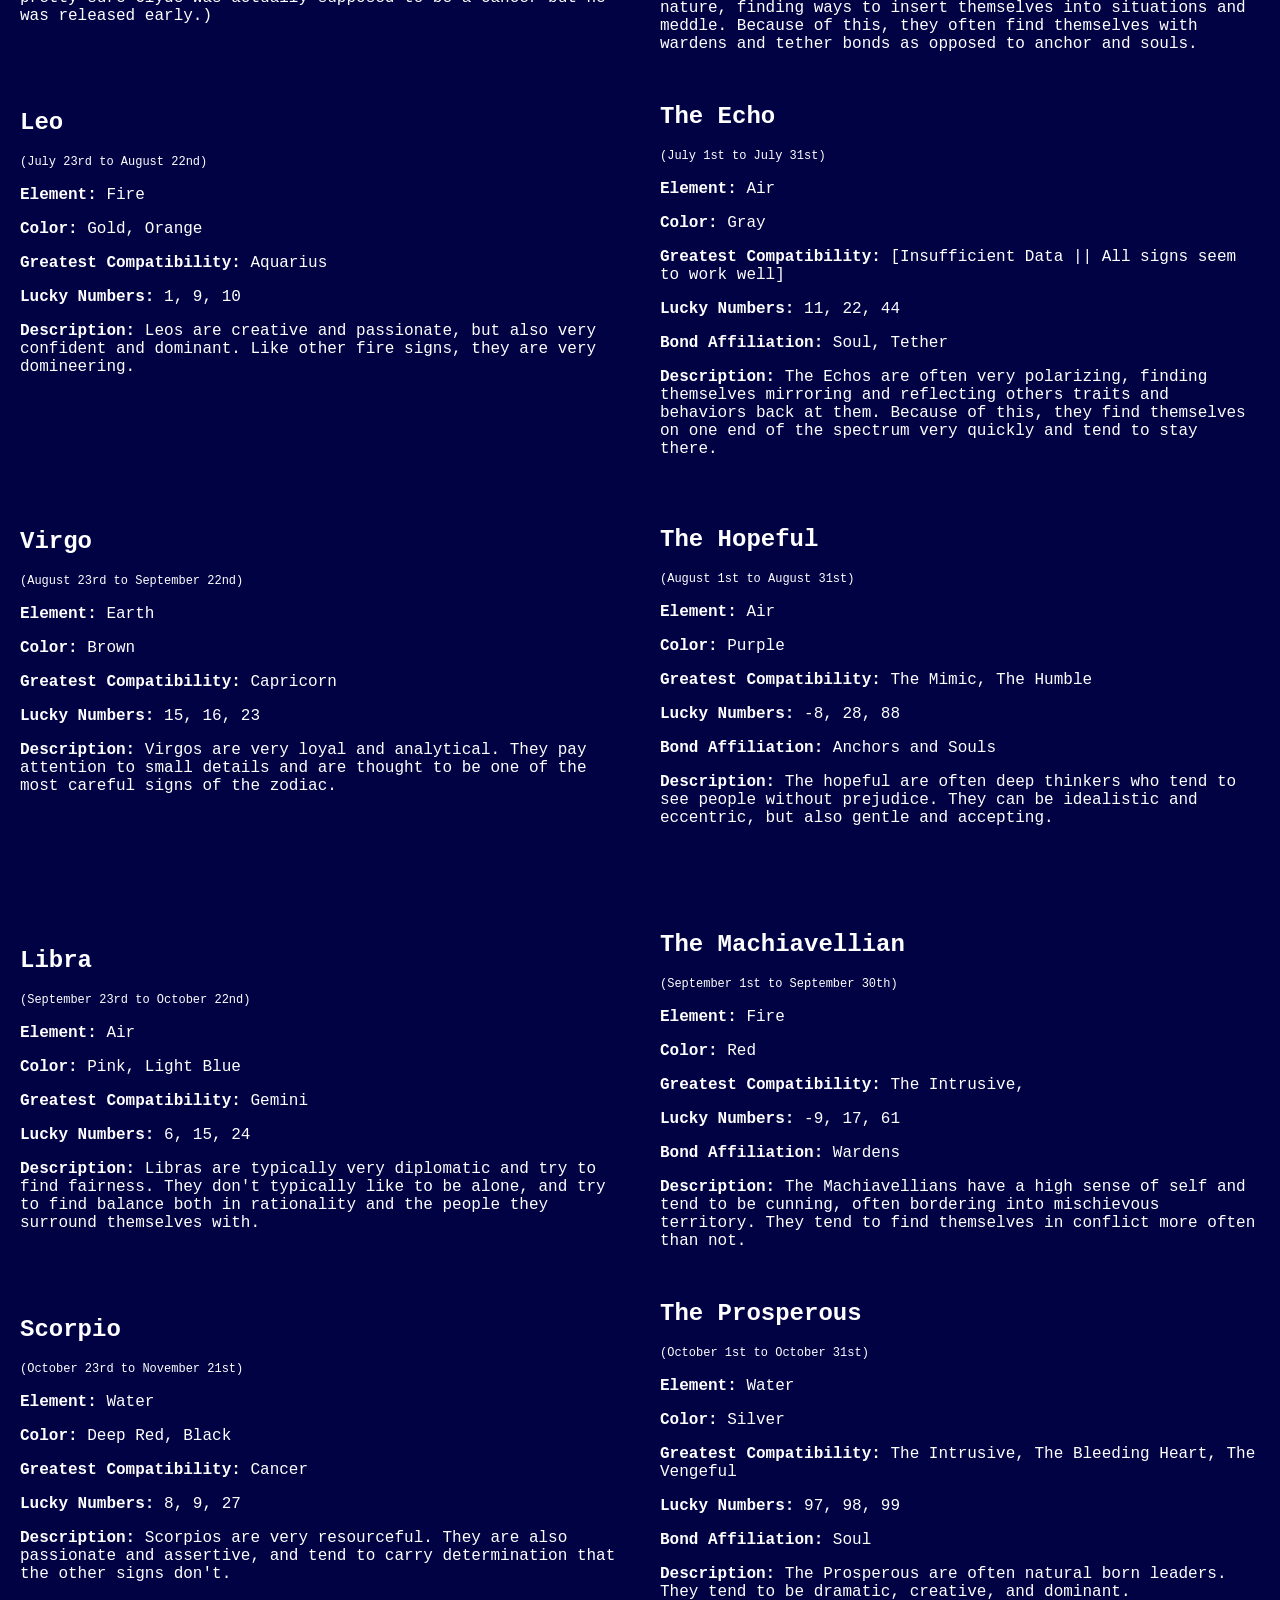
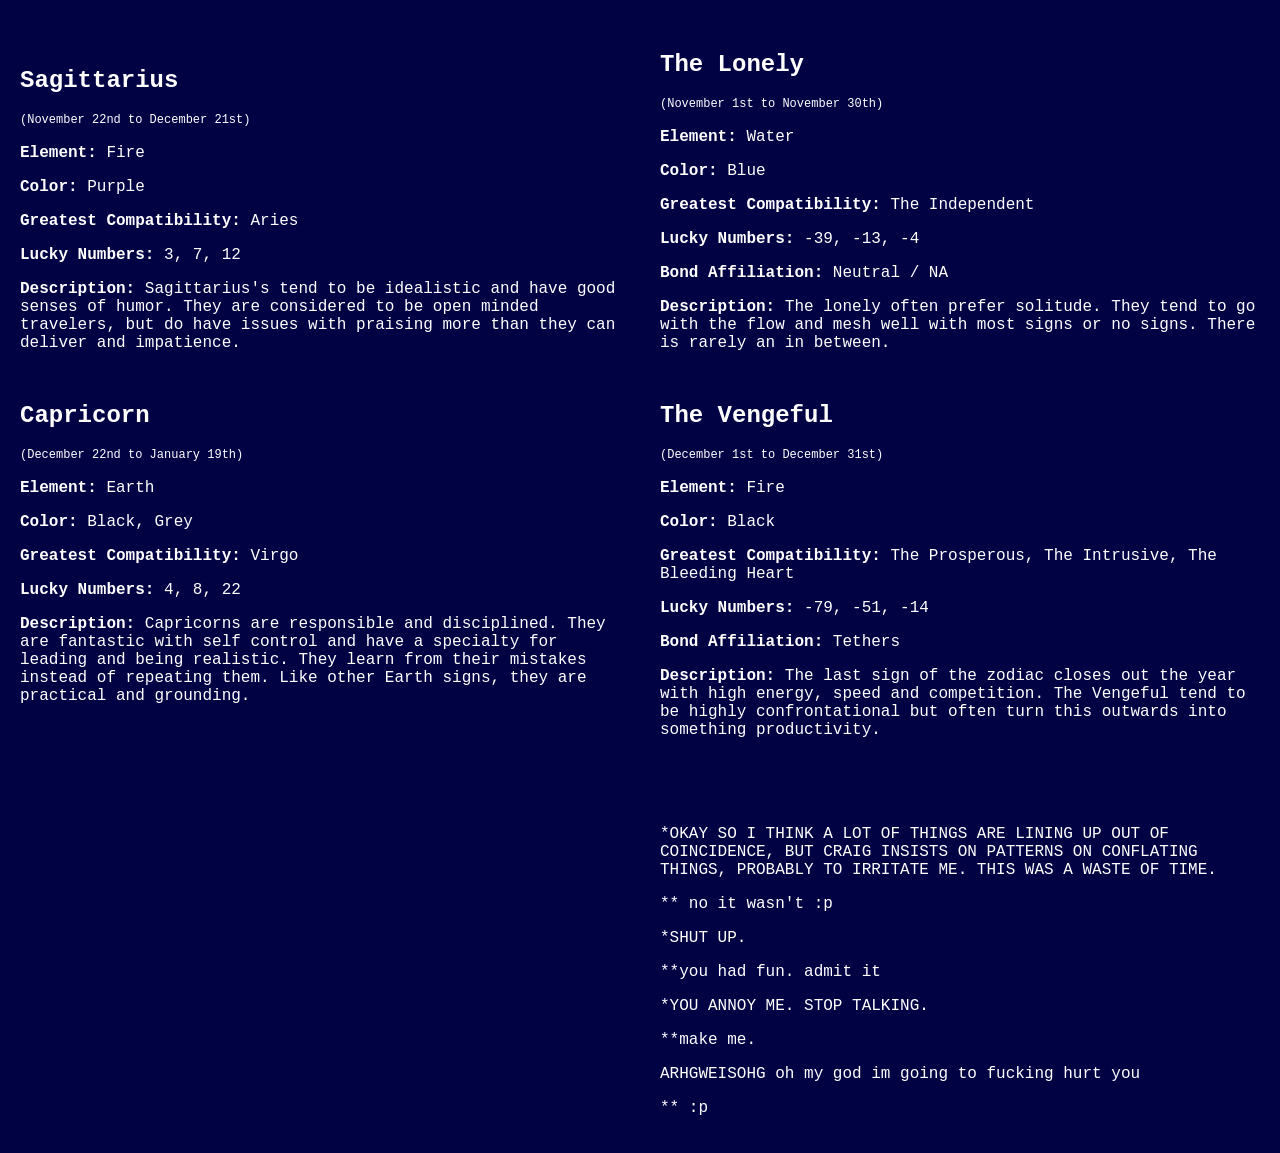
==== commit 16e22e42: "Update compareandcontrast-_o.html" ====
--- a/compareandcontrast-_o.html
+++ b/compareandcontrast-_o.html
@@ -539,6 +539,13 @@
 <br />
 <br />
 </p>
-      <p>end will have them comparing and contrasting notes. arguing about conflating things on tweek's end as always</p>
+      <p>*OKAY SO I THINK A LOT OF THINGS ARE LINING UP OUT OF COINCIDENCE, BUT CRAIG INSISTS ON PATTERNS ON CONFLATING THINGS, PROBABLY TO IRRITATE ME. THIS WAS A WASTE OF TIME.  </p>
+      <p>** no it wasn't :p </p>
+      <p>*SHUT UP.</p>
+      <p>**you had fun. admit it</p>
+      <p>*YOU ANNOY ME. STOP TALKING.</p>
+      <p>**make me.</p>
+      <p>ARHGWEISOHG oh my god im going to fucking hurt you</p>
+      <p>** :p</p>
 </div></div>
   
